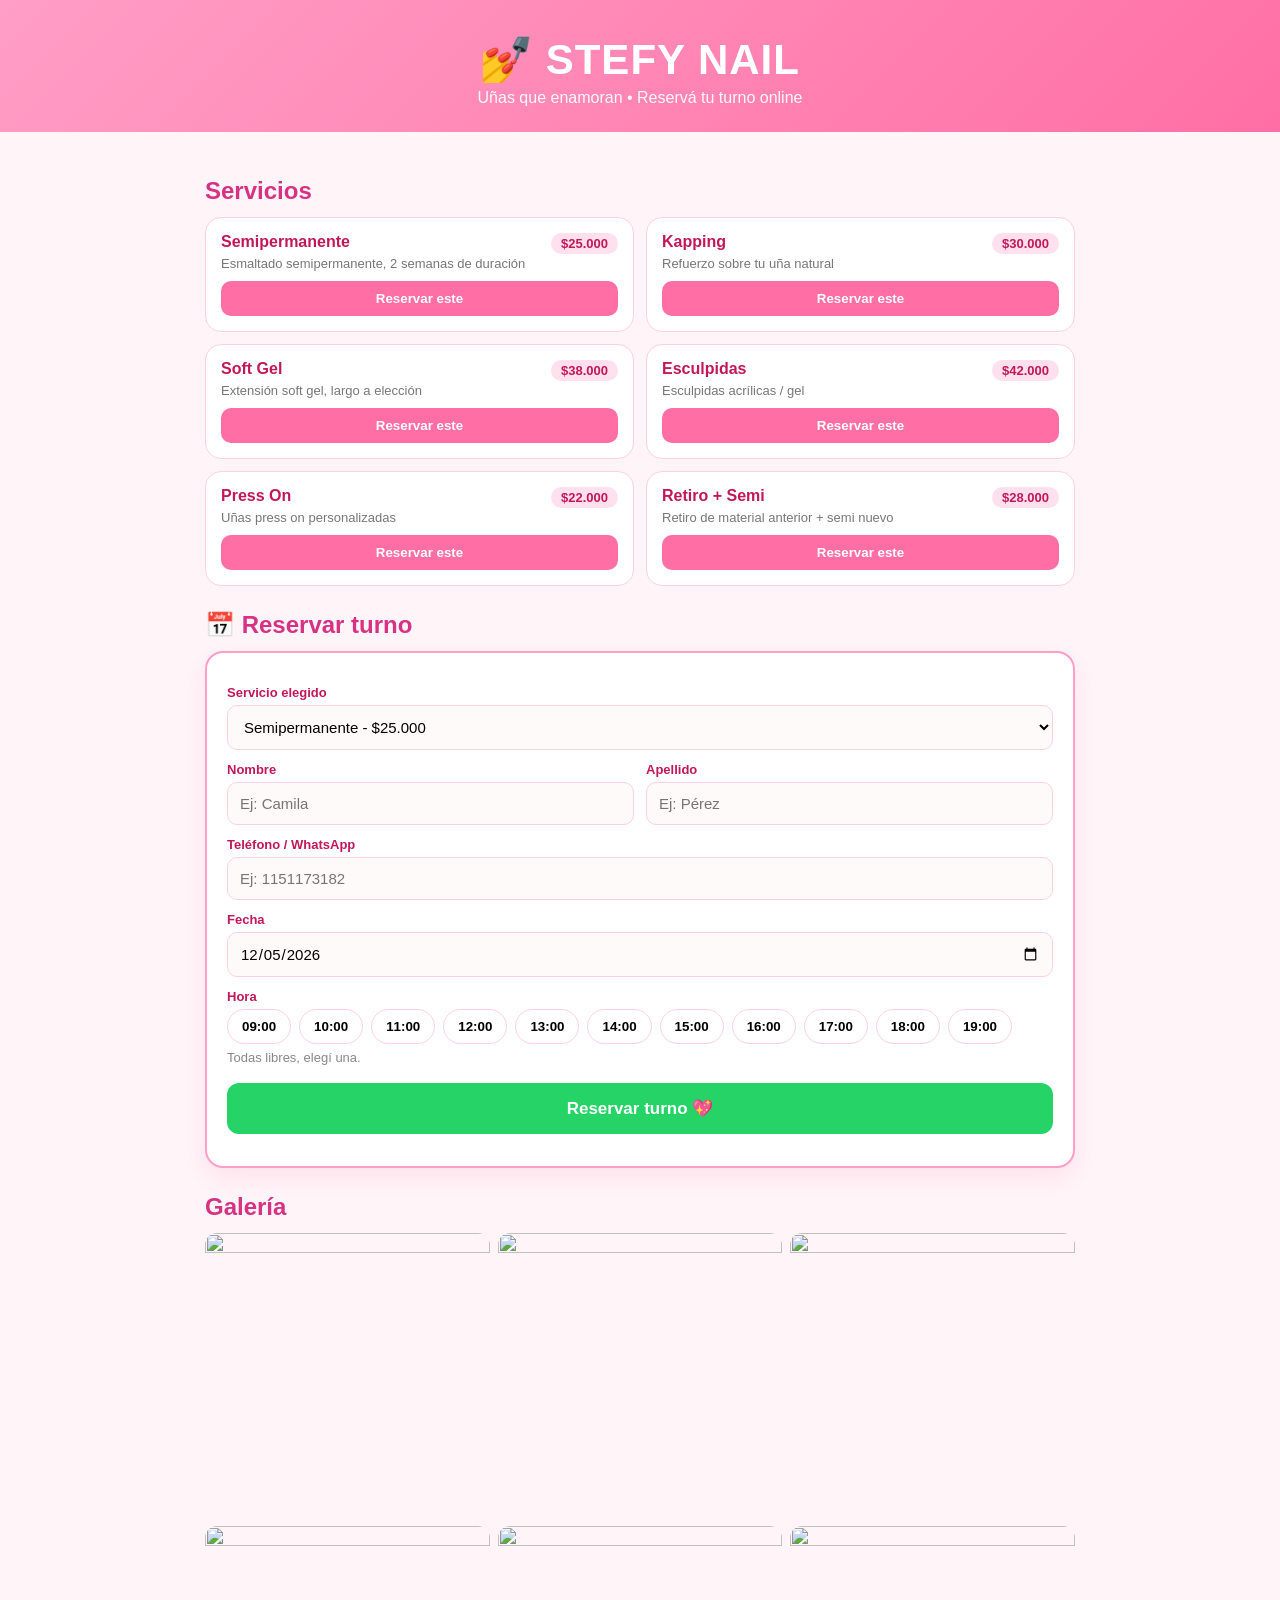
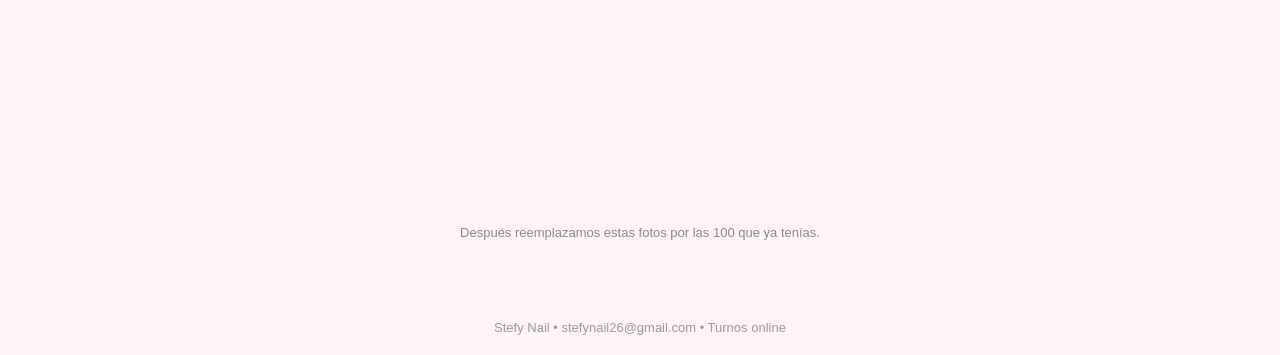
==== index.html @ cc68bf8f "Add files via upload" ====
<!DOCTYPE html>
<html lang="es">
<head>
<meta charset="UTF-8">
<meta name="viewport" content="width=device-width, initial-scale=1.0">
<title>Stefy Nail - Turnos</title>
<style>
  *{margin:0;padding:0;box-sizing:border-box;font-family:'Segoe UI',Arial,sans-serif}
  body{background:#fff5f8;color:#333}
  header{background:linear-gradient(135deg,#ff9ec6,#ff6fa5);color:#fff;text-align:center;padding:35px 15px 25px}
  header h1{font-size:42px;letter-spacing:1px}
  header p{opacity:.95;margin-top:5px}
  .wrap{max-width:900px;margin:0 auto;padding:20px 15px 60px}
  h2{color:#d63384;margin:25px 0 12px;font-size:24px}
  .servicios{display:grid;grid-template-columns:1fr 1fr;gap:12px}
  @media(max-width:600px){.servicios{grid-template-columns:1fr}}
  .card{background:#fff;border:1.5px solid #ffd0e2;border-radius:16px;padding:15px}
  .card b{color:#c2185b}
  .card span{float:right;background:#ffe0ec;color:#c2185b;padding:3px 10px;border-radius:20px;font-weight:700;font-size:13px}
  .card p{font-size:13px;color:#777;margin-top:5px}
  .card button{margin-top:10px;width:100%;background:#ff6fa5;color:#fff;border:0;padding:10px;border-radius:10px;font-weight:700;cursor:pointer}
  .form-box{background:#fff;border:2px solid #ff9ec6;border-radius:18px;padding:20px;margin-top:10px;box-shadow:0 10px 25px rgba(255,111,165,.15)}
  label{display:block;font-size:13px;font-weight:700;margin:12px 0 5px;color:#c2185b}
  input,select{width:100%;padding:12px;border:1.5px solid #ffd0e2;border-radius:10px;font-size:15px;outline:none;background:#fffafa}
  input:focus,select:focus{border-color:#ff6fa5}
  .row{display:grid;grid-template-columns:1fr 1fr;gap:12px}
  @media(max-width:600px){.row{grid-template-columns:1fr}}
  .horas{display:flex;flex-wrap:wrap;gap:8px;margin-top:5px}
  .horas button{padding:9px 14px;border:1.5px solid #ffd0e2;background:#fff;border-radius:20px;cursor:pointer;font-weight:600}
  .horas button.activa{background:#ff6fa5;color:#fff;border-color:#ff6fa5}
  .horas button.ocupada{background:#eee;color:#aaa;text-decoration:line-through;cursor:not-allowed}
  .btn-reservar{width:100%;background:#25D366;color:#fff;border:0;padding:15px;border-radius:12px;font-size:17px;font-weight:800;margin-top:18px;cursor:pointer}
  .btn-reservar:disabled{opacity:.6}
  #msg{text-align:center;margin-top:12px;font-weight:700}
  .ok{color:green}.err{color:red}
  .galeria{display:grid;grid-template-columns:repeat(3,1fr);gap:8px}
  .galeria img{width:100%;aspect-ratio:1/1;object-fit:cover;border-radius:12px}
  footer{text-align:center;padding:20px;color:#999;font-size:13px}
</style>
</head>
<body>
<header>
  <h1>💅 STEFY NAIL</h1>
  <p>Uñas que enamoran • Reservá tu turno online</p>
</header>

<div class="wrap">
  <h2>Servicios</h2>
  <div class="servicios" id="servicios"></div>

  <h2 id="reservar">📅 Reservar turno</h2>
  <div class="form-box">
    <label>Servicio elegido</label>
    <select id="servicio"></select>

    <div class="row">
      <div><label>Nombre</label><input id="nombre" placeholder="Ej: Camila"></div>
      <div><label>Apellido</label><input id="apellido" placeholder="Ej: Pérez"></div>
    </div>

    <label>Teléfono / WhatsApp</label>
    <input id="telefono" placeholder="Ej: 1151173182" inputmode="numeric">

    <label>Fecha</label>
    <input type="date" id="fecha">

    <label>Hora</label>
    <div class="horas" id="horas"></div>
    <p id="aviso-horas" style="font-size:13px;color:#888;margin-top:6px">Elegí una fecha para ver los horarios libres.</p>

    <button class="btn-reservar" id="btnReservar" onclick="reservar()">Reservar turno 💖</button>
    <div id="msg"></div>
  </div>

  <h2>Galería</h2>
  <div class="galeria">
    <img src="https://images.unsplash.com/photo-1604654894610-df63bc536371?w=400&q=80">
    <img src="https://images.unsplash.com/photo-1610992015732-2449b76344bc?w=400&q=80">
    <img src="https://images.unsplash.com/photo-1632345031435-8727f6897d53?w=400&q=80">
    <img src="https://images.unsplash.com/photo-1604654894610-df63bc536371?w=400&q=80">
    <img src="https://images.unsplash.com/photo-1610992015732-2449b76344bc?w=400&q=80">
    <img src="https://images.unsplash.com/photo-1632345031435-8727f6897d53?w=400&q=80">
  </div>
  <p style="text-align:center;margin-top:15px;font-size:13px;color:#888">Después reemplazamos estas fotos por las 100 que ya tenías.</p>
</div>
<footer>Stefy Nail • stefynail26@gmail.com • Turnos online</footer>

<script>
const SCRIPT_URL = "https://script.google.com/macros/s/AKfycbwyhlgIlvtcfj2fveW_cJxgyL8wlY5S1CvFIS6AgwwkG6YswaP-9y-Qv_mtH41AuVtH/exec";

const servicios = [
  {n:"Semipermanente", p:"$25.000", d:"Esmaltado semipermanente, 2 semanas de duración"},
  {n:"Kapping", p:"$30.000", d:"Refuerzo sobre tu uña natural"},
  {n:"Soft Gel", p:"$38.000", d:"Extensión soft gel, largo a elección"},
  {n:"Esculpidas", p:"$42.000", d:"Esculpidas acrílicas / gel"},
  {n:"Press On", p:"$22.000", d:"Uñas press on personalizadas"},
  {n:"Retiro + Semi", p:"$28.000", d:"Retiro de material anterior + semi nuevo"},
];
const horasDisponibles = ["09:00","10:00","11:00","12:00","13:00","14:00","15:00","16:00","17:00","18:00","19:00"];
let horaElegida = "";
let ocupadas = [];

// Cargar servicios
const cont = document.getElementById('servicios');
const sel = document.getElementById('servicio');
servicios.forEach(s=>{
  cont.innerHTML += `<div class="card"><b>${s.n}</b><span>${s.p}</span><p>${s.d}</p><button onclick="elegirServicio('${s.n} - ${s.p}')">Reservar este</button></div>`;
  sel.innerHTML += `<option>${s.n} - ${s.p}</option>`;
});
function elegirServicio(v){ sel.value=v; document.getElementById('reservar').scrollIntoView({behavior:'smooth'}); }

// Fecha mínima = hoy
const hoy = new Date().toISOString().split('T')[0];
document.getElementById('fecha').min = hoy;
document.getElementById('fecha').value = hoy;

async function cargarOcupadas(){
  const fecha = document.getElementById('fecha').value;
  if(!fecha) return;
  document.getElementById('aviso-horas').textContent = "Cargando horarios...";
  try{
    const res = await fetch(SCRIPT_URL);
    const data = await res.json();
    // La planilla guarda fecha como texto, comparamos solo la parte de fecha
    ocupadas = data.filter(o => {
      const f = String(o.fecha).split('T')[0];
      // o.fecha puede venir como "Mon Nov 25..." si Sheets lo manda como fecha, intentamos normalizar
      let fechaNorm = f;
      if(o.fecha.includes('Nov') || o.fecha.includes('Dec')){
        const d = new Date(o.fecha);
        fechaNorm = d.toISOString().split('T')[0];
      }
      // Si en la planilla pusiste 2026-11-25, compara directo
      return fechaNorm === fecha || String(o.fecha).includes(fecha);
    }).map(o=> String(o.hora).slice(0,5));
  }catch(e){ ocupadas = []; }
  renderHoras();
}
function renderHoras(){
  const box = document.getElementById('horas');
  box.innerHTML = "";
  horaElegida = "";
  horasDisponibles.forEach(h=>{
    const esOcupada = ocupadas.includes(h);
    const b = document.createElement('button');
    b.textContent = h;
    b.type = "button";
    if(esOcupada){ b.className="ocupada"; b.disabled=true; }
    else b.onclick = ()=>{
      document.querySelectorAll('#horas button').forEach(x=>x.classList.remove('activa'));
      b.classList.add('activa'); horaElegida = h;
    };
    box.appendChild(b);
  });
  document.getElementById('aviso-horas').textContent = ocupadas.length ? `Ocupadas: ${ocupadas.join(', ')}` : "Todas libres, elegí una.";
}
document.getElementById('fecha').addEventListener('change', cargarOcupadas);
cargarOcupadas();

async function reservar(){
  const nombre = document.getElementById('nombre').value.trim();
  const apellido = document.getElementById('apellido').value.trim();
  const telefono = document.getElementById('telefono').value.trim();
  const fecha = document.getElementById('fecha').value;
  const servicio = document.getElementById('servicio').value;
  const msg = document.getElementById('msg');
  if(!nombre || !fecha || !horaElegida){ msg.className="err"; msg.textContent="Completá nombre, fecha y hora."; return; }
  const btn = document.getElementById('btnReservar');
  btn.disabled = true; btn.textContent = "Guardando...";
  try{
    const res = await fetch(SCRIPT_URL, {
      method:"POST",
      body: JSON.stringify({fecha, hora:horaElegida, nombre, apellido, servicio, telefono})
    });
    const data = await res.json();
    if(data.ok){
      msg.className="ok"; msg.textContent="✅ ¡Turno guardado! Stefy te confirma por WhatsApp.";
      // Abrir WhatsApp con el resumen
      const texto = encodeURIComponent(`Hola Stefy! Quiero reservar: ${servicio} - ${fecha} ${horaElegida} - ${nombre} ${apellido} - Tel: ${telefono}`);
      window.open(`https://wa.me/541151173182?text=${texto}`, "_blank");
      cargarOcupadas();
    } else {
      msg.className="err"; msg.textContent="Esa hora ya está ocupada, elegí otra.";
      cargarOcupadas();
    }
  }catch(e){
    msg.className="err"; msg.textContent="Hubo un error, intentá de nuevo.";
  }
  btn.disabled = false; btn.textContent = "Reservar turno 💖";
}
</script>
</body>
</html>
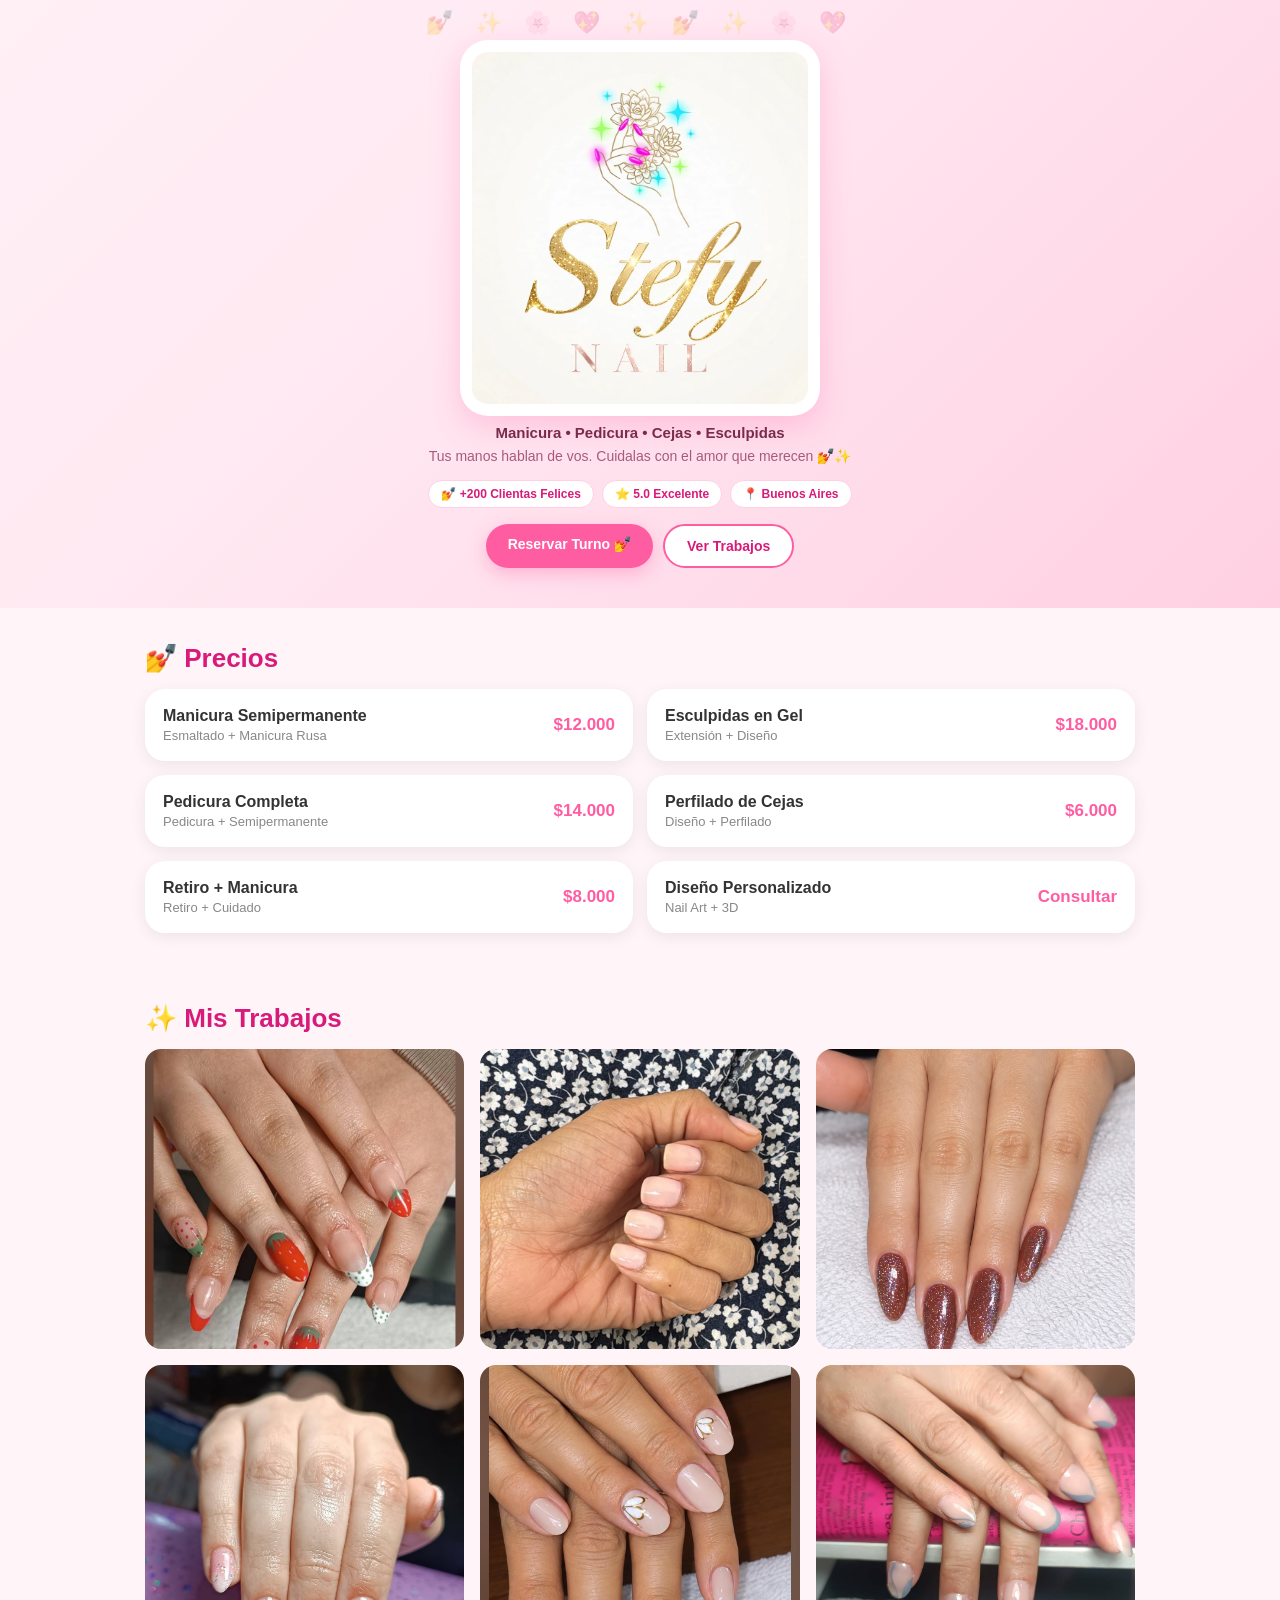
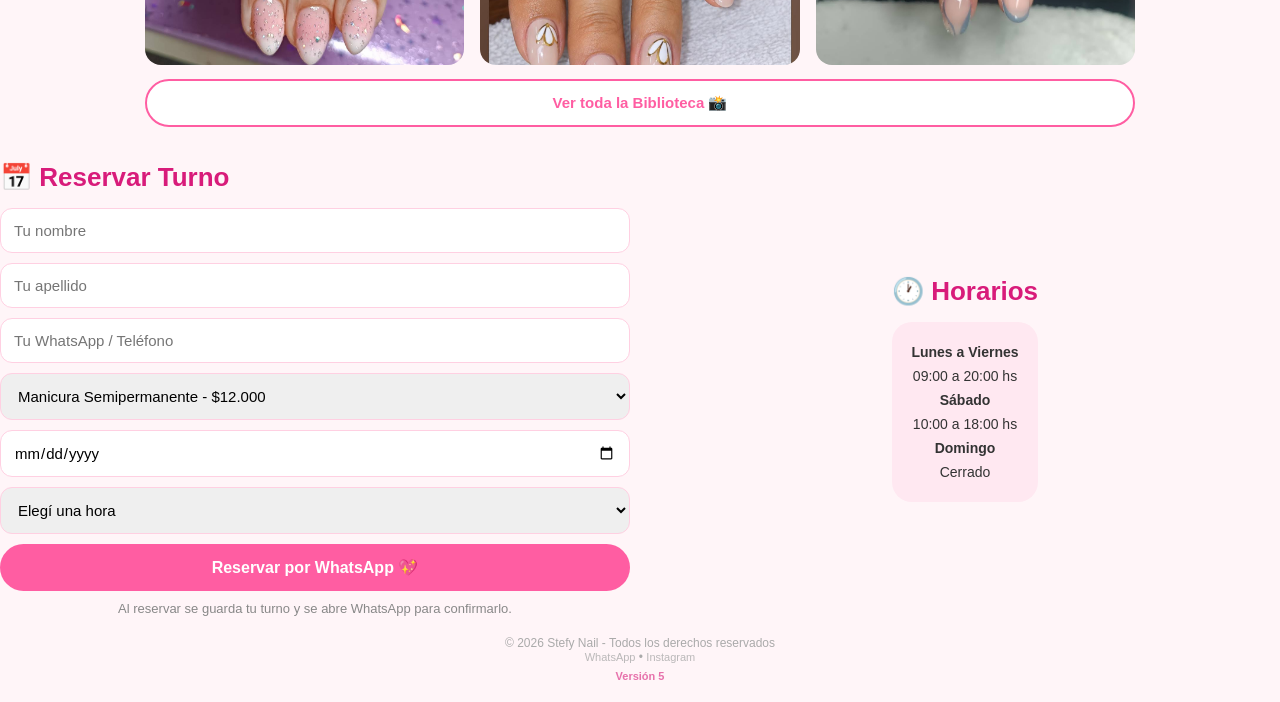
==== commit acc29098: "Add files via upload" ====
--- a/index.html
+++ b/index.html
@@ -3,191 +3,120 @@
 <head>
 <meta charset="UTF-8">
 <meta name="viewport" content="width=device-width, initial-scale=1.0">
-<title>Stefy Nail - Turnos</title>
-<style>
-  *{margin:0;padding:0;box-sizing:border-box;font-family:'Segoe UI',Arial,sans-serif}
-  body{background:#fff5f8;color:#333}
-  header{background:linear-gradient(135deg,#ff9ec6,#ff6fa5);color:#fff;text-align:center;padding:35px 15px 25px}
-  header h1{font-size:42px;letter-spacing:1px}
-  header p{opacity:.95;margin-top:5px}
-  .wrap{max-width:900px;margin:0 auto;padding:20px 15px 60px}
-  h2{color:#d63384;margin:25px 0 12px;font-size:24px}
-  .servicios{display:grid;grid-template-columns:1fr 1fr;gap:12px}
-  @media(max-width:600px){.servicios{grid-template-columns:1fr}}
-  .card{background:#fff;border:1.5px solid #ffd0e2;border-radius:16px;padding:15px}
-  .card b{color:#c2185b}
-  .card span{float:right;background:#ffe0ec;color:#c2185b;padding:3px 10px;border-radius:20px;font-weight:700;font-size:13px}
-  .card p{font-size:13px;color:#777;margin-top:5px}
-  .card button{margin-top:10px;width:100%;background:#ff6fa5;color:#fff;border:0;padding:10px;border-radius:10px;font-weight:700;cursor:pointer}
-  .form-box{background:#fff;border:2px solid #ff9ec6;border-radius:18px;padding:20px;margin-top:10px;box-shadow:0 10px 25px rgba(255,111,165,.15)}
-  label{display:block;font-size:13px;font-weight:700;margin:12px 0 5px;color:#c2185b}
-  input,select{width:100%;padding:12px;border:1.5px solid #ffd0e2;border-radius:10px;font-size:15px;outline:none;background:#fffafa}
-  input:focus,select:focus{border-color:#ff6fa5}
-  .row{display:grid;grid-template-columns:1fr 1fr;gap:12px}
-  @media(max-width:600px){.row{grid-template-columns:1fr}}
-  .horas{display:flex;flex-wrap:wrap;gap:8px;margin-top:5px}
-  .horas button{padding:9px 14px;border:1.5px solid #ffd0e2;background:#fff;border-radius:20px;cursor:pointer;font-weight:600}
-  .horas button.activa{background:#ff6fa5;color:#fff;border-color:#ff6fa5}
-  .horas button.ocupada{background:#eee;color:#aaa;text-decoration:line-through;cursor:not-allowed}
-  .btn-reservar{width:100%;background:#25D366;color:#fff;border:0;padding:15px;border-radius:12px;font-size:17px;font-weight:800;margin-top:18px;cursor:pointer}
-  .btn-reservar:disabled{opacity:.6}
-  #msg{text-align:center;margin-top:12px;font-weight:700}
-  .ok{color:green}.err{color:red}
-  .galeria{display:grid;grid-template-columns:repeat(3,1fr);gap:8px}
-  .galeria img{width:100%;aspect-ratio:1/1;object-fit:cover;border-radius:12px}
-  footer{text-align:center;padding:20px;color:#999;font-size:13px}
-</style>
+<title>STEFY NAIL - Manicura</title>
+<meta name="description" content="Manicura, Pedicura, Cejas y Esculpidas. Reservá tu turno en 1 minuto por WhatsApp.">
+<link rel="manifest" href="manifest.json">
+<meta name="theme-color" content="#ff5da2">
+<link rel="stylesheet" href="style.css">
 </head>
 <body>
+
 <header>
-  <h1>💅 STEFY NAIL</h1>
-  <p>Uñas que enamoran • Reservá tu turno online</p>
+  <img src="logo.png" alt="Stefy Nail Logo" class="logo">
+  <p class="sub">Manicura • Pedicura • Cejas • Esculpidas</p>
+  <p class="frase">Tus manos hablan de vos. Cuidalas con el amor que merecen 💅✨</p>
+  <div class="badges">
+    <span>💅 +200 Clientas Felices</span>
+    <span>⭐ 5.0 Excelente</span>
+    <span>📍 Buenos Aires</span>
+  </div>
+  <div class="btn-header">
+    <a href="#turno" class="btn-rosa">Reservar Turno 💅</a>
+    <a href="#trabajos" class="btn-blanco">Ver Trabajos</a>
+  </div>
 </header>
 
-<div class="wrap">
-  <h2>Servicios</h2>
-  <div class="servicios" id="servicios"></div>
+<section id="precios">
+  <h2>💅 Precios</h2>
+  <div class="precios-grid">
+    <div class="card"><div><b>Manicura Semipermanente</b><span>Esmaltado + Manicura Rusa</span></div><div class="precio">$12.000</div></div>
+    <div class="card"><div><b>Esculpidas en Gel</b><span>Extensión + Diseño</span></div><div class="precio">$18.000</div></div>
+    <div class="card"><div><b>Pedicura Completa</b><span>Pedicura + Semipermanente</span></div><div class="precio">$14.000</div></div>
+    <div class="card"><div><b>Perfilado de Cejas</b><span>Diseño + Perfilado</span></div><div class="precio">$6.000</div></div>
+    <div class="card"><div><b>Retiro + Manicura</b><span>Retiro + Cuidado</span></div><div class="precio">$8.000</div></div>
+    <div class="card"><div><b>Diseño Personalizado</b><span>Nail Art + 3D</span></div><div class="precio">Consultar</div></div>
+  </div>
+</section>
 
-  <h2 id="reservar">📅 Reservar turno</h2>
-  <div class="form-box">
-    <label>Servicio elegido</label>
-    <select id="servicio"></select>
+<section id="trabajos">
+  <h2>✨ Mis Trabajos</h2>
+  <div class="galeria" id="galeria"></div>
+  <button class="btn-vermas" id="btnVerMas">Ver toda la Biblioteca 📸</button>
+</section>
 
-    <div class="row">
-      <div><label>Nombre</label><input id="nombre" placeholder="Ej: Camila"></div>
-      <div><label>Apellido</label><input id="apellido" placeholder="Ej: Pérez"></div>
-    </div>
+<div class="fila-pc">
+<section id="turno">
+  <h2>📅 Reservar Turno</h2>
+  <p id="msgTurno" class="msg-turno"></p>
+  <input type="text" id="nombre" placeholder="Tu nombre">
+  <input type="text" id="apellido" placeholder="Tu apellido">
+  <input type="tel" id="telefono" placeholder="Tu WhatsApp / Teléfono">
+  <select id="servicio">
+    <option>Manicura Semipermanente - $12.000</option>
+    <option>Esculpidas en Gel - $18.000</option>
+    <option>Pedicura Completa - $14.000</option>
+    <option>Perfilado de Cejas - $6.000</option>
+    <option>Retiro + Manicura - $8.000</option>
+    <option>Diseño Personalizado - Consultar</option>
+  </select>
+  <input type="date" id="fecha">
+  <select id="hora">
+    <option value="">Elegí una hora</option>
+    <option>09:00</option>
+    <option>10:00</option>
+    <option>11:00</option>
+    <option>12:00</option>
+    <option>13:00</option>
+    <option>14:00</option>
+    <option>15:00</option>
+    <option>16:00</option>
+    <option>17:00</option>
+    <option>18:00</option>
+    <option>19:00</option>
+    <option>20:00</option>
+  </select>
+  <button class="btn-turno" id="btnReservar">Reservar por WhatsApp 💖</button>
+  <p class="texto-ayuda">Al reservar se guarda tu turno y se abre WhatsApp para confirmarlo.</p>
+</section>
 
-    <label>Teléfono / WhatsApp</label>
-    <input id="telefono" placeholder="Ej: 1151173182" inputmode="numeric">
+<section>
+  <h2>🕐 Horarios</h2>
+  <div class="horario">
+    <p><b>Lunes a Viernes</b></p>
+    <p>09:00 a 20:00 hs</p>
+    <p><b>Sábado</b></p>
+    <p>10:00 a 18:00 hs</p>
+    <p><b>Domingo</b></p>
+    <p>Cerrado</p>
+  </div>
+</section>
+</div>
 
-    <label>Fecha</label>
-    <input type="date" id="fecha">
+<footer>
+  <p>© 2026 Stefy Nail - Todos los derechos reservados</p>
+  <p><a href="https://wa.me/5491151173182">WhatsApp</a> • <a href="https://instagram.com/stefynail">Instagram</a></p>
+  <p class="version">Versión 5</p>
+</footer>
 
-    <label>Hora</label>
-    <div class="horas" id="horas"></div>
-    <p id="aviso-horas" style="font-size:13px;color:#888;margin-top:6px">Elegí una fecha para ver los horarios libres.</p>
+<!-- Lightbox -->
+<div class="lightbox" id="lightbox">
+  <button class="cerrar" id="btnCerrar">✕</button>
+  <button class="flecha prev" id="btnPrev">‹</button>
+  <img id="fotoGrande" src="" alt="Trabajo">
+  <button class="flecha next" id="btnNext">›</button>
+  <div class="contador" id="contador"></div>
+</div>
 
-    <button class="btn-reservar" id="btnReservar" onclick="reservar()">Reservar turno 💖</button>
-    <div id="msg"></div>
+<!-- Biblioteca -->
+<div class="biblioteca" id="biblioteca">
+  <div class="biblioteca-header">
+    <h2>📸 Biblioteca Completa</h2>
+    <button class="btn-cerrar-biblio" id="btnCerrarBiblio">Cerrar ✕</button>
   </div>
+  <p class="texto-biblio">Todos los trabajos. Tocá una foto para verla grande.</p>
+  <div class="biblio-grid" id="biblioGrid"></div>
+</div>
 
-  <h2>Galería</h2>
-  <div class="galeria">
-    <img src="https://images.unsplash.com/photo-1604654894610-df63bc536371?w=400&q=80">
-    <img src="https://images.unsplash.com/photo-1610992015732-2449b76344bc?w=400&q=80">
-    <img src="https://images.unsplash.com/photo-1632345031435-8727f6897d53?w=400&q=80">
-    <img src="https://images.unsplash.com/photo-1604654894610-df63bc536371?w=400&q=80">
-    <img src="https://images.unsplash.com/photo-1610992015732-2449b76344bc?w=400&q=80">
-    <img src="https://images.unsplash.com/photo-1632345031435-8727f6897d53?w=400&q=80">
-  </div>
-  <p style="text-align:center;margin-top:15px;font-size:13px;color:#888">Después reemplazamos estas fotos por las 100 que ya tenías.</p>
-</div>
-<footer>Stefy Nail • stefynail26@gmail.com • Turnos online</footer>
-
-<script>
-const SCRIPT_URL = "https://script.google.com/macros/s/AKfycbwyhlgIlvtcfj2fveW_cJxgyL8wlY5S1CvFIS6AgwwkG6YswaP-9y-Qv_mtH41AuVtH/exec";
-
-const servicios = [
-  {n:"Semipermanente", p:"$25.000", d:"Esmaltado semipermanente, 2 semanas de duración"},
-  {n:"Kapping", p:"$30.000", d:"Refuerzo sobre tu uña natural"},
-  {n:"Soft Gel", p:"$38.000", d:"Extensión soft gel, largo a elección"},
-  {n:"Esculpidas", p:"$42.000", d:"Esculpidas acrílicas / gel"},
-  {n:"Press On", p:"$22.000", d:"Uñas press on personalizadas"},
-  {n:"Retiro + Semi", p:"$28.000", d:"Retiro de material anterior + semi nuevo"},
-];
-const horasDisponibles = ["09:00","10:00","11:00","12:00","13:00","14:00","15:00","16:00","17:00","18:00","19:00"];
-let horaElegida = "";
-let ocupadas = [];
-
-// Cargar servicios
-const cont = document.getElementById('servicios');
-const sel = document.getElementById('servicio');
-servicios.forEach(s=>{
-  cont.innerHTML += `<div class="card"><b>${s.n}</b><span>${s.p}</span><p>${s.d}</p><button onclick="elegirServicio('${s.n} - ${s.p}')">Reservar este</button></div>`;
-  sel.innerHTML += `<option>${s.n} - ${s.p}</option>`;
-});
-function elegirServicio(v){ sel.value=v; document.getElementById('reservar').scrollIntoView({behavior:'smooth'}); }
-
-// Fecha mínima = hoy
-const hoy = new Date().toISOString().split('T')[0];
-document.getElementById('fecha').min = hoy;
-document.getElementById('fecha').value = hoy;
-
-async function cargarOcupadas(){
-  const fecha = document.getElementById('fecha').value;
-  if(!fecha) return;
-  document.getElementById('aviso-horas').textContent = "Cargando horarios...";
-  try{
-    const res = await fetch(SCRIPT_URL);
-    const data = await res.json();
-    // La planilla guarda fecha como texto, comparamos solo la parte de fecha
-    ocupadas = data.filter(o => {
-      const f = String(o.fecha).split('T')[0];
-      // o.fecha puede venir como "Mon Nov 25..." si Sheets lo manda como fecha, intentamos normalizar
-      let fechaNorm = f;
-      if(o.fecha.includes('Nov') || o.fecha.includes('Dec')){
-        const d = new Date(o.fecha);
-        fechaNorm = d.toISOString().split('T')[0];
-      }
-      // Si en la planilla pusiste 2026-11-25, compara directo
-      return fechaNorm === fecha || String(o.fecha).includes(fecha);
-    }).map(o=> String(o.hora).slice(0,5));
-  }catch(e){ ocupadas = []; }
-  renderHoras();
-}
-function renderHoras(){
-  const box = document.getElementById('horas');
-  box.innerHTML = "";
-  horaElegida = "";
-  horasDisponibles.forEach(h=>{
-    const esOcupada = ocupadas.includes(h);
-    const b = document.createElement('button');
-    b.textContent = h;
-    b.type = "button";
-    if(esOcupada){ b.className="ocupada"; b.disabled=true; }
-    else b.onclick = ()=>{
-      document.querySelectorAll('#horas button').forEach(x=>x.classList.remove('activa'));
-      b.classList.add('activa'); horaElegida = h;
-    };
-    box.appendChild(b);
-  });
-  document.getElementById('aviso-horas').textContent = ocupadas.length ? `Ocupadas: ${ocupadas.join(', ')}` : "Todas libres, elegí una.";
-}
-document.getElementById('fecha').addEventListener('change', cargarOcupadas);
-cargarOcupadas();
-
-async function reservar(){
-  const nombre = document.getElementById('nombre').value.trim();
-  const apellido = document.getElementById('apellido').value.trim();
-  const telefono = document.getElementById('telefono').value.trim();
-  const fecha = document.getElementById('fecha').value;
-  const servicio = document.getElementById('servicio').value;
-  const msg = document.getElementById('msg');
-  if(!nombre || !fecha || !horaElegida){ msg.className="err"; msg.textContent="Completá nombre, fecha y hora."; return; }
-  const btn = document.getElementById('btnReservar');
-  btn.disabled = true; btn.textContent = "Guardando...";
-  try{
-    const res = await fetch(SCRIPT_URL, {
-      method:"POST",
-      body: JSON.stringify({fecha, hora:horaElegida, nombre, apellido, servicio, telefono})
-    });
-    const data = await res.json();
-    if(data.ok){
-      msg.className="ok"; msg.textContent="✅ ¡Turno guardado! Stefy te confirma por WhatsApp.";
-      // Abrir WhatsApp con el resumen
-      const texto = encodeURIComponent(`Hola Stefy! Quiero reservar: ${servicio} - ${fecha} ${horaElegida} - ${nombre} ${apellido} - Tel: ${telefono}`);
-      window.open(`https://wa.me/541151173182?text=${texto}`, "_blank");
-      cargarOcupadas();
-    } else {
-      msg.className="err"; msg.textContent="Esa hora ya está ocupada, elegí otra.";
-      cargarOcupadas();
-    }
-  }catch(e){
-    msg.className="err"; msg.textContent="Hubo un error, intentá de nuevo.";
-  }
-  btn.disabled = false; btn.textContent = "Reservar turno 💖";
-}
-</script>
+<script src="script.js"></script>
 </body>
 </html>
--- a/style.css
+++ b/style.css
@@ -0,0 +1,500 @@
+* {
+  margin: 0;
+  padding: 0;
+  box-sizing: border-box;
+  font-family: 'Segoe UI', sans-serif;
+}
+
+body {
+  background: #fff5f8;
+  color: #333;
+}
+
+html {
+  scroll-behavior: smooth;
+}
+
+header {
+  background: linear-gradient(135deg, #fff0f6 0%, #ffe8f1 40%, #ffd0e2 100%);
+  text-align: center;
+  padding: 25px 15px 30px;
+  position: relative;
+  overflow: hidden;
+}
+
+header::before {
+  content: "💅 ✨ 🌸 💖 ✨ 💅 ✨ 🌸 💖";
+  position: absolute;
+  top: 10px;
+  left: 0;
+  right: 0;
+  font-size: 22px;
+  opacity: .25;
+  letter-spacing: 8px;
+}
+
+.logo {
+  width: 100%;
+  max-width: 320px;
+  display: block;
+  margin: 5px auto 5px;
+  background: #fff;
+  padding: 12px;
+  border-radius: 28px;
+  box-shadow: 0 10px 30px rgba(255, 93, 162, .25);
+}
+
+header .sub {
+  margin: 8px 0 0;
+  color: #7a2b4d;
+  font-size: 15px;
+  font-weight: 600;
+}
+
+header .frase {
+  margin: 6px auto 0;
+  color: #a85a7d;
+  font-size: 13px;
+  max-width: 520px;
+  line-height: 1.4;
+}
+
+.badges {
+  display: flex;
+  justify-content: center;
+  gap: 8px;
+  flex-wrap: wrap;
+  margin-top: 14px;
+}
+
+.badges span {
+  background: #fff;
+  border: 1px solid #ffd0e2;
+  padding: 6px 12px;
+  border-radius: 20px;
+  font-size: 12px;
+  font-weight: 600;
+  color: #d81b7a;
+}
+
+.btn-header {
+  display: flex;
+  gap: 10px;
+  justify-content: center;
+  flex-wrap: wrap;
+  margin-top: 16px;
+}
+
+.btn-header a {
+  text-decoration: none;
+  padding: 12px 22px;
+  border-radius: 30px;
+  font-weight: bold;
+  font-size: 14px;
+}
+
+.btn-rosa {
+  background: #ff5da2;
+  color: #fff;
+  box-shadow: 0 6px 18px rgba(255, 93, 162, .35);
+}
+
+.btn-blanco {
+  background: #fff;
+  color: #d81b7a;
+  border: 2px solid #ff5da2;
+}
+
+section {
+  padding: 28px 20px;
+  max-width: 520px;
+  margin: auto;
+}
+
+h2 {
+  font-size: 22px;
+  margin-bottom: 15px;
+  color: #d81b7a;
+}
+
+.card {
+  background: #fff;
+  border-radius: 20px;
+  padding: 18px;
+  margin-bottom: 14px;
+  box-shadow: 0 4px 15px rgba(0, 0, 0, .07);
+  display: flex;
+  justify-content: space-between;
+  align-items: center;
+}
+
+.card b {
+  font-size: 16px;
+}
+
+.card span {
+  font-size: 13px;
+  color: #888;
+  display: block;
+  margin-top: 3px;
+}
+
+.precio {
+  font-size: 17px;
+  font-weight: bold;
+  color: #ff5da2;
+  white-space: nowrap;
+  margin-left: 10px;
+  text-align: right;
+}
+
+.galeria {
+  display: grid;
+  grid-template-columns: 1fr 1fr 1fr;
+  gap: 10px;
+}
+
+.galeria img {
+  width: 100%;
+  height: 140px;
+  object-fit: cover;
+  border-radius: 16px;
+  cursor: pointer;
+  transition: transform .2s;
+}
+
+.galeria img:hover {
+  transform: scale(1.03);
+}
+
+.btn-vermas {
+  width: 100%;
+  margin-top: 14px;
+  padding: 13px;
+  border: 2px solid #ff5da2;
+  background: #fff;
+  color: #ff5da2;
+  border-radius: 30px;
+  font-weight: bold;
+  font-size: 15px;
+  cursor: pointer;
+}
+
+.btn-vermas:hover {
+  background: #ff5da2;
+  color: #fff;
+}
+
+.horario {
+  background: #ffe8f1;
+  border-radius: 20px;
+  padding: 18px;
+  text-align: center;
+}
+
+.horario p {
+  margin: 4px 0;
+  font-size: 14px;
+}
+
+footer {
+  text-align: center;
+  padding: 20px;
+  font-size: 12px;
+  color: #aaa;
+}
+
+footer a {
+  font-size: 11px;
+  color: #aaa;
+  text-decoration: none;
+  opacity: .8;
+}
+
+footer a:hover {
+  text-decoration: underline;
+  color: #d81b7a;
+}
+
+.version {
+  margin-top: 6px;
+  font-size: 11px;
+  color: #d81b7a;
+  opacity: .6;
+  font-weight: 600;
+}
+
+input,
+select {
+  width: 100%;
+  padding: 13px;
+  border-radius: 12px;
+  border: 1px solid #ffd0e2;
+  margin-bottom: 10px;
+  font-size: 15px;
+  outline: none;
+}
+
+.btn-turno {
+  width: 100%;
+  padding: 14px;
+  border: none;
+  border-radius: 30px;
+  background: #ff5da2;
+  color: #fff;
+  font-weight: bold;
+  font-size: 16px;
+  cursor: pointer;
+}
+
+.msg-turno {
+  display: none;
+  text-align: center;
+  font-size: 13px;
+  color: #d81b7a;
+  margin-bottom: 10px;
+  font-weight: 600;
+}
+
+.texto-ayuda {
+  text-align: center;
+  font-size: 13px;
+  color: #888;
+  margin-top: 10px;
+}
+
+.texto-biblio {
+  max-width: 900px;
+  margin: 0 auto 15px;
+  color: #888;
+  font-size: 14px;
+}
+
+.lightbox {
+  display: none;
+  position: fixed;
+  inset: 0;
+  background: rgba(0, 0, 0, .92);
+  z-index: 999;
+  justify-content: center;
+  align-items: center;
+  flex-direction: column;
+}
+
+.lightbox.abierto {
+  display: flex;
+}
+
+.lightbox img {
+  max-width: 92vw;
+  max-height: 82vh;
+  object-fit: contain;
+  border-radius: 14px;
+  cursor: zoom-in;
+  transition: transform .3s;
+}
+
+.lightbox img.zoom {
+  transform: scale(2);
+  cursor: zoom-out;
+}
+
+.lightbox .contador {
+  color: #fff;
+  margin-top: 12px;
+  font-size: 14px;
+  opacity: .8;
+}
+
+.cerrar {
+  position: absolute;
+  top: 15px;
+  right: 20px;
+  background: #ff5da2;
+  color: #fff;
+  border: none;
+  width: 42px;
+  height: 42px;
+  border-radius: 50%;
+  font-size: 22px;
+  cursor: pointer;
+  z-index: 1000;
+}
+
+.flecha {
+  position: absolute;
+  top: 50%;
+  transform: translateY(-50%);
+  background: rgba(255, 255, 255, .2);
+  color: #fff;
+  border: none;
+  width: 48px;
+  height: 48px;
+  border-radius: 50%;
+  font-size: 24px;
+  cursor: pointer;
+}
+
+.flecha:hover {
+  background: #ff5da2;
+}
+
+.prev {
+  left: 12px;
+}
+
+.next {
+  right: 12px;
+}
+
+.biblioteca {
+  display: none;
+  position: fixed;
+  inset: 0;
+  background: #fff5f8;
+  z-index: 998;
+  overflow-y: auto;
+  padding: 20px 15px 40px;
+}
+
+.biblioteca.abierta {
+  display: block;
+}
+
+.biblioteca-header {
+  max-width: 900px;
+  margin: auto;
+  display: flex;
+  justify-content: space-between;
+  align-items: center;
+  margin-bottom: 15px;
+  position: sticky;
+  top: 0;
+  background: #fff5f8;
+  padding: 10px 0;
+  z-index: 10;
+}
+
+.biblioteca-header h2 {
+  margin: 0;
+}
+
+.btn-cerrar-biblio {
+  background: #ff5da2;
+  color: #fff;
+  border: none;
+  padding: 10px 18px;
+  border-radius: 30px;
+  font-weight: bold;
+  cursor: pointer;
+}
+
+.biblio-grid {
+  max-width: 900px;
+  margin: auto;
+  display: grid;
+  grid-template-columns: 1fr 1fr 1fr;
+  gap: 10px;
+}
+
+.biblio-grid img {
+  width: 100%;
+  height: 150px;
+  object-fit: cover;
+  border-radius: 16px;
+  cursor: pointer;
+}
+
+@media (min-width: 768px) {
+  header {
+    padding: 35px 20px 40px;
+  }
+
+  .logo {
+    max-width: 360px;
+  }
+
+  header .frase {
+    font-size: 14px;
+  }
+
+  section {
+    max-width: 900px;
+    padding: 35px 30px;
+  }
+
+  h2 {
+    font-size: 26px;
+  }
+
+  .precios-grid {
+    display: grid;
+    grid-template-columns: 1fr 1fr;
+    gap: 14px;
+  }
+
+  .precios-grid .card {
+    margin-bottom: 0;
+  }
+
+  .galeria {
+    grid-template-columns: repeat(3, 1fr);
+    gap: 16px;
+  }
+
+  .galeria img {
+    height: 260px;
+  }
+
+  .fila-pc {
+    display: grid;
+    grid-template-columns: 1fr 1fr;
+    gap: 20px;
+    align-items: start;
+  }
+
+  .fila-pc section {
+    padding: 0;
+    max-width: none;
+  }
+
+  .horario {
+    height: 100%;
+    display: flex;
+    flex-direction: column;
+    justify-content: center;
+  }
+
+  .flecha {
+    width: 56px;
+    height: 56px;
+    font-size: 28px;
+  }
+
+  .prev {
+    left: 30px;
+  }
+
+  .next {
+    right: 30px;
+  }
+
+  .biblio-grid {
+    grid-template-columns: repeat(4, 1fr);
+    gap: 16px;
+  }
+
+  .biblio-grid img {
+    height: 220px;
+  }
+}
+
+@media (min-width: 1100px) {
+  section {
+    max-width: 1050px;
+  }
+
+  .galeria img {
+    height: 300px;
+  }
+}
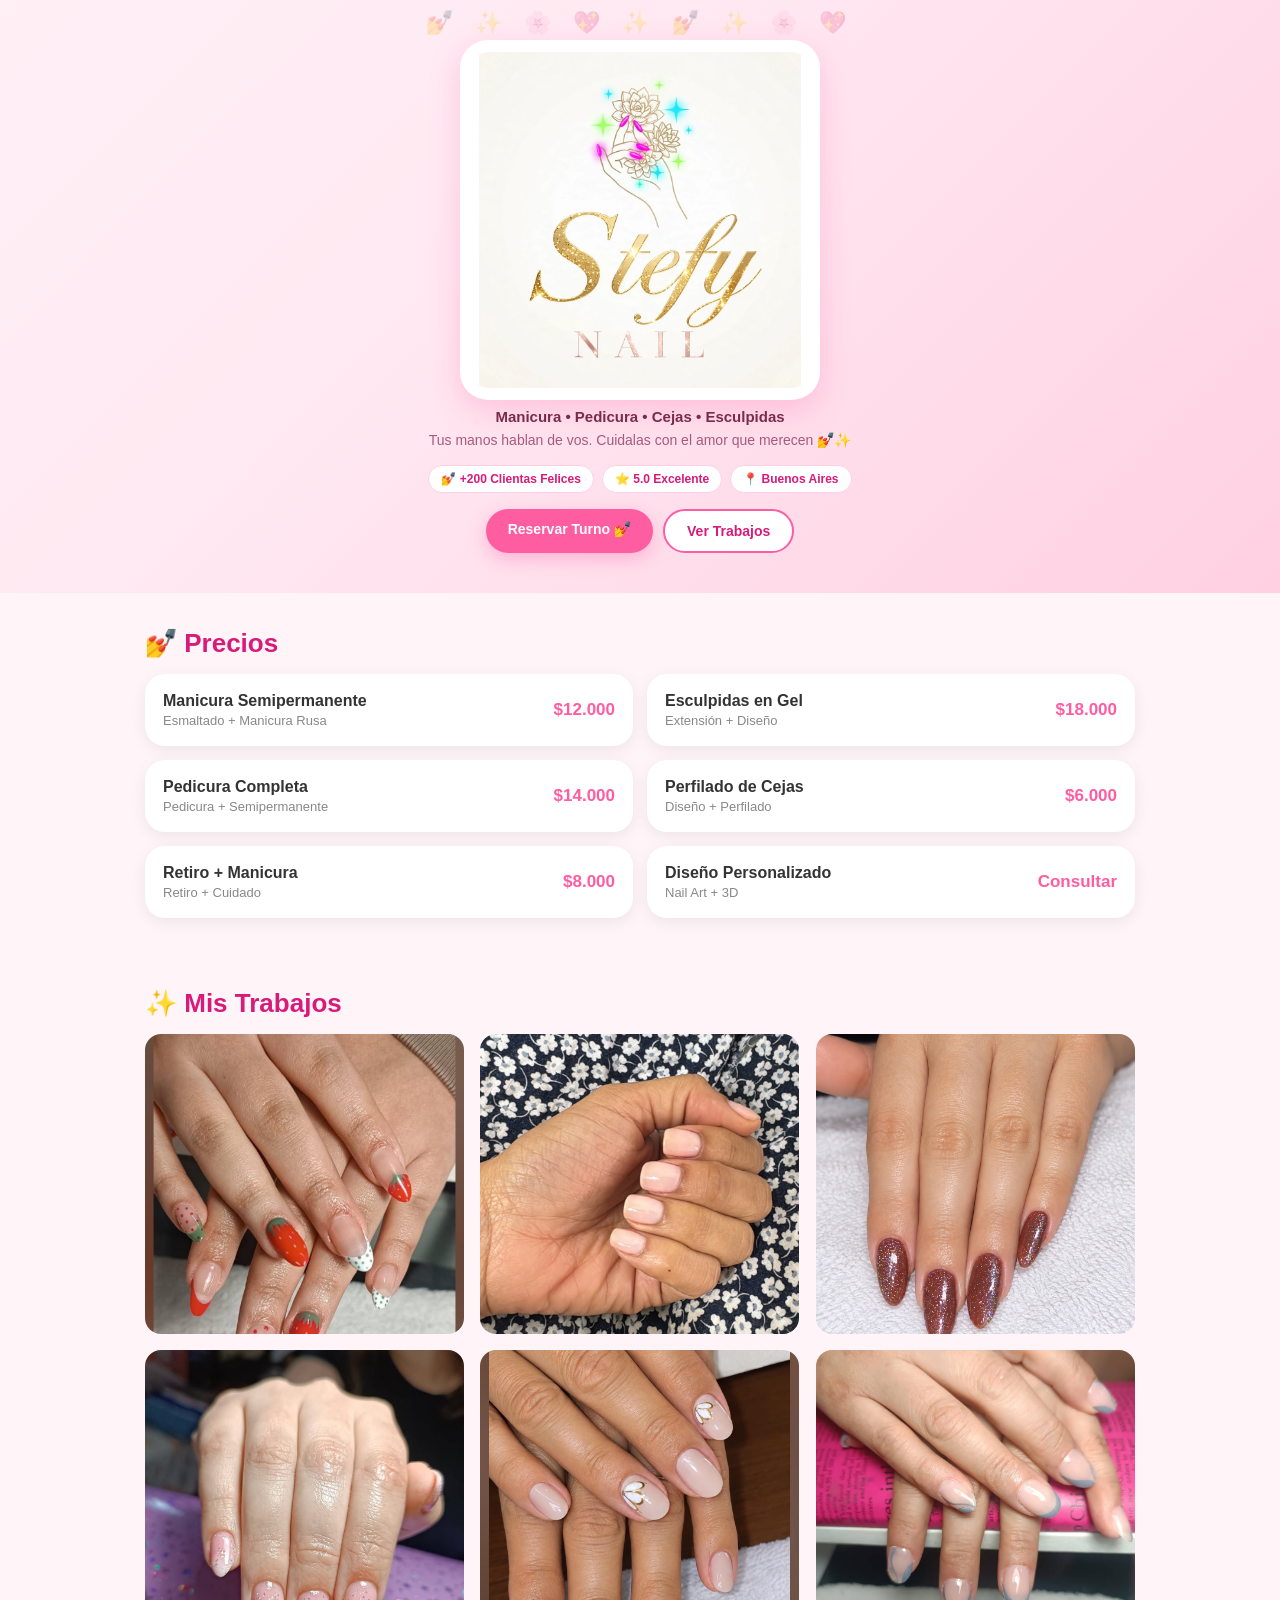
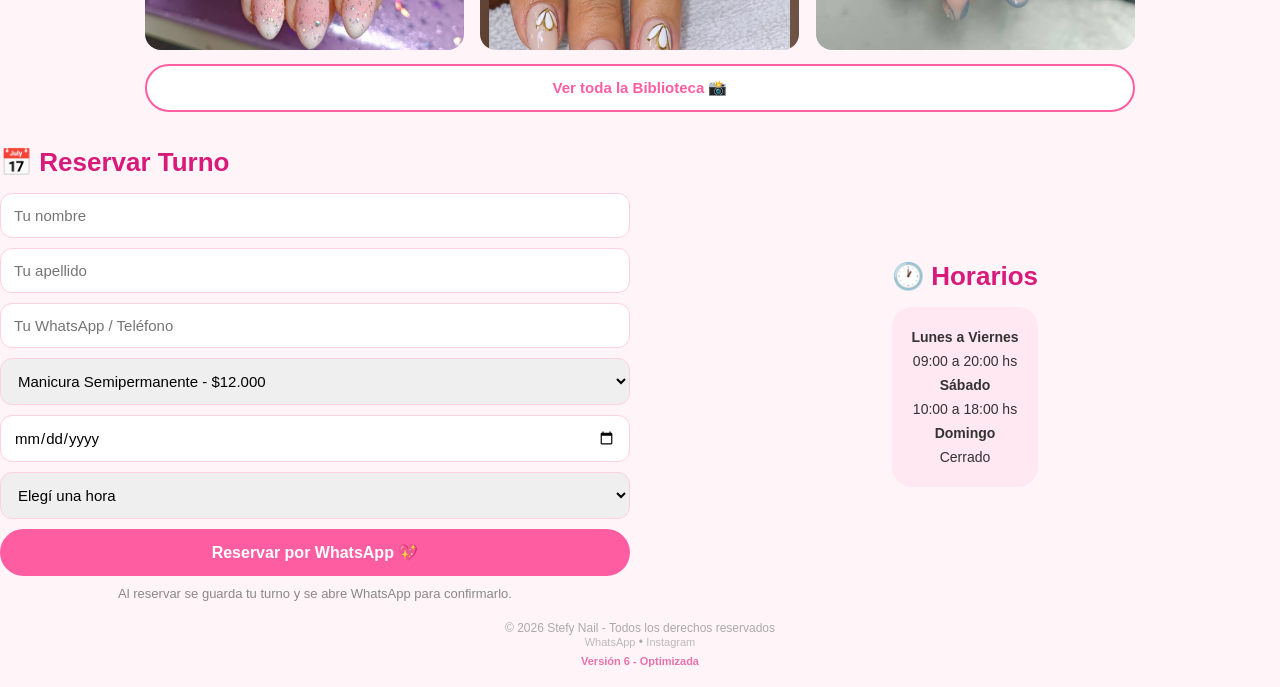
==== commit 03224082: "Add files via upload" ====
--- a/index.html
+++ b/index.html
@@ -7,12 +7,17 @@
 <meta name="description" content="Manicura, Pedicura, Cejas y Esculpidas. Reservá tu turno en 1 minuto por WhatsApp.">
 <link rel="manifest" href="manifest.json">
 <meta name="theme-color" content="#ff5da2">
+
+<!-- OPTIMIZADO: Logo carga primero, CSS no bloquea -->
+<link rel="preload" as="image" href="logo.png" fetchpriority="high">
+<link rel="preload" as="style" href="style.css">
 <link rel="stylesheet" href="style.css">
 </head>
 <body>
 
 <header>
-  <img src="logo.png" alt="Stefy Nail Logo" class="logo">
+  <!-- OPTIMIZADO: width/height + fetchpriority para que no salte el layout -->
+  <img src="logo.png" alt="Stefy Nail Logo" class="logo" width="320" height="320" fetchpriority="high" decoding="async">
   <p class="sub">Manicura • Pedicura • Cejas • Esculpidas</p>
   <p class="frase">Tus manos hablan de vos. Cuidalas con el amor que merecen 💅✨</p>
   <div class="badges">
@@ -40,7 +45,15 @@
 
 <section id="trabajos">
   <h2>✨ Mis Trabajos</h2>
-  <div class="galeria" id="galeria"></div>
+  <!-- OPTIMIZADO: Skeleton mientras cargan las fotos, no se ve en blanco -->
+  <div class="galeria" id="galeria">
+    <div class="skeleton"></div>
+    <div class="skeleton"></div>
+    <div class="skeleton"></div>
+    <div class="skeleton"></div>
+    <div class="skeleton"></div>
+    <div class="skeleton"></div>
+  </div>
   <button class="btn-vermas" id="btnVerMas">Ver toda la Biblioteca 📸</button>
 </section>
 
@@ -48,9 +61,9 @@
 <section id="turno">
   <h2>📅 Reservar Turno</h2>
   <p id="msgTurno" class="msg-turno"></p>
-  <input type="text" id="nombre" placeholder="Tu nombre">
-  <input type="text" id="apellido" placeholder="Tu apellido">
-  <input type="tel" id="telefono" placeholder="Tu WhatsApp / Teléfono">
+  <input type="text" id="nombre" placeholder="Tu nombre" autocomplete="given-name">
+  <input type="text" id="apellido" placeholder="Tu apellido" autocomplete="family-name">
+  <input type="tel" id="telefono" placeholder="Tu WhatsApp / Teléfono" autocomplete="tel" inputmode="tel">
   <select id="servicio">
     <option>Manicura Semipermanente - $12.000</option>
     <option>Esculpidas en Gel - $18.000</option>
@@ -95,14 +108,14 @@
 <footer>
   <p>© 2026 Stefy Nail - Todos los derechos reservados</p>
   <p><a href="https://wa.me/5491151173182">WhatsApp</a> • <a href="https://instagram.com/stefynail">Instagram</a></p>
-  <p class="version">Versión 5</p>
+  <p class="version">Versión 6 - Optimizada</p>
 </footer>
 
 <!-- Lightbox -->
 <div class="lightbox" id="lightbox">
   <button class="cerrar" id="btnCerrar">✕</button>
   <button class="flecha prev" id="btnPrev">‹</button>
-  <img id="fotoGrande" src="" alt="Trabajo">
+  <img id="fotoGrande" src="" alt="Trabajo" decoding="async">
   <button class="flecha next" id="btnNext">›</button>
   <div class="contador" id="contador"></div>
 </div>
@@ -117,6 +130,7 @@
   <div class="biblio-grid" id="biblioGrid"></div>
 </div>
 
-<script src="script.js"></script>
+<!-- OPTIMIZADO: defer para que el JS no frene la carga de la página -->
+<script src="script.js" defer></script>
 </body>
 </html>
--- a/style.css
+++ b/style.css
@@ -36,12 +36,16 @@
 .logo {
   width: 100%;
   max-width: 320px;
+  height: auto;
+  aspect-ratio: 1 / 1;
   display: block;
   margin: 5px auto 5px;
   background: #fff;
   padding: 12px;
   border-radius: 28px;
   box-shadow: 0 10px 30px rgba(255, 93, 162, .25);
+  /* OPTIMIZADO: el logo no se pixela ni salta */
+  object-fit: contain;
 }
 
 header .sub {
@@ -160,11 +164,32 @@
   object-fit: cover;
   border-radius: 16px;
   cursor: pointer;
-  transition: transform .2s;
+  /* OPTIMIZADO: la imagen aparece suave, no de golpe */
+  animation: aparecer .4s ease both;
 }
 
 .galeria img:hover {
   transform: scale(1.03);
+}
+
+/* OPTIMIZADO: Skeleton - cuadritos rosas que se ven mientras carga la foto */
+.skeleton {
+  width: 100%;
+  height: 140px;
+  border-radius: 16px;
+  background: linear-gradient(90deg, #ffe8f1 25%, #ffd0e2 50%, #ffe8f1 75%);
+  background-size: 200% 100%;
+  animation: brillo 1.2s infinite;
+}
+
+@keyframes brillo {
+  0% { background-position: 200% 0; }
+  100% { background-position: -200% 0; }
+}
+
+@keyframes aparecer {
+  from { opacity: 0; transform: scale(.96); }
+  to { opacity: 1; transform: scale(1); }
 }
 
 .btn-vermas {
@@ -292,6 +317,8 @@
   border-radius: 14px;
   cursor: zoom-in;
   transition: transform .3s;
+  /* OPTIMIZADO: no carga gigante, se adapta */
+  will-change: transform;
 }
 
 .lightbox img.zoom {
@@ -355,6 +382,8 @@
   z-index: 998;
   overflow-y: auto;
   padding: 20px 15px 40px;
+  /* OPTIMIZADO: scroll más suave en celu */
+  -webkit-overflow-scrolling: touch;
 }
 
 .biblioteca.abierta {
@@ -395,6 +424,8 @@
   display: grid;
   grid-template-columns: 1fr 1fr 1fr;
   gap: 10px;
+  /* OPTIMIZADO: el navegador solo renderiza lo que se ve */
+  content-visibility: auto;
 }
 
 .biblio-grid img {
@@ -403,6 +434,7 @@
   object-fit: cover;
   border-radius: 16px;
   cursor: pointer;
+  animation: aparecer .4s ease both;
 }
 
 @media (min-width: 768px) {
@@ -443,6 +475,10 @@
   }
 
   .galeria img {
+    height: 260px;
+  }
+
+  .skeleton {
     height: 260px;
   }
 
@@ -497,4 +533,8 @@
   .galeria img {
     height: 300px;
   }
+
+  .skeleton {
+    height: 300px;
+  }
 }
--- a/style.css
+++ b/style.css
@@ -36,12 +36,16 @@
 .logo {
   width: 100%;
   max-width: 320px;
+  height: auto;
+  aspect-ratio: 1 / 1;
   display: block;
   margin: 5px auto 5px;
   background: #fff;
   padding: 12px;
   border-radius: 28px;
   box-shadow: 0 10px 30px rgba(255, 93, 162, .25);
+  /* OPTIMIZADO: el logo no se pixela ni salta */
+  object-fit: contain;
 }
 
 header .sub {
@@ -160,11 +164,32 @@
   object-fit: cover;
   border-radius: 16px;
   cursor: pointer;
-  transition: transform .2s;
+  /* OPTIMIZADO: la imagen aparece suave, no de golpe */
+  animation: aparecer .4s ease both;
 }
 
 .galeria img:hover {
   transform: scale(1.03);
+}
+
+/* OPTIMIZADO: Skeleton - cuadritos rosas que se ven mientras carga la foto */
+.skeleton {
+  width: 100%;
+  height: 140px;
+  border-radius: 16px;
+  background: linear-gradient(90deg, #ffe8f1 25%, #ffd0e2 50%, #ffe8f1 75%);
+  background-size: 200% 100%;
+  animation: brillo 1.2s infinite;
+}
+
+@keyframes brillo {
+  0% { background-position: 200% 0; }
+  100% { background-position: -200% 0; }
+}
+
+@keyframes aparecer {
+  from { opacity: 0; transform: scale(.96); }
+  to { opacity: 1; transform: scale(1); }
 }
 
 .btn-vermas {
@@ -292,6 +317,8 @@
   border-radius: 14px;
   cursor: zoom-in;
   transition: transform .3s;
+  /* OPTIMIZADO: no carga gigante, se adapta */
+  will-change: transform;
 }
 
 .lightbox img.zoom {
@@ -355,6 +382,8 @@
   z-index: 998;
   overflow-y: auto;
   padding: 20px 15px 40px;
+  /* OPTIMIZADO: scroll más suave en celu */
+  -webkit-overflow-scrolling: touch;
 }
 
 .biblioteca.abierta {
@@ -395,6 +424,8 @@
   display: grid;
   grid-template-columns: 1fr 1fr 1fr;
   gap: 10px;
+  /* OPTIMIZADO: el navegador solo renderiza lo que se ve */
+  content-visibility: auto;
 }
 
 .biblio-grid img {
@@ -403,6 +434,7 @@
   object-fit: cover;
   border-radius: 16px;
   cursor: pointer;
+  animation: aparecer .4s ease both;
 }
 
 @media (min-width: 768px) {
@@ -443,6 +475,10 @@
   }
 
   .galeria img {
+    height: 260px;
+  }
+
+  .skeleton {
     height: 260px;
   }
 
@@ -497,4 +533,8 @@
   .galeria img {
     height: 300px;
   }
+
+  .skeleton {
+    height: 300px;
+  }
 }
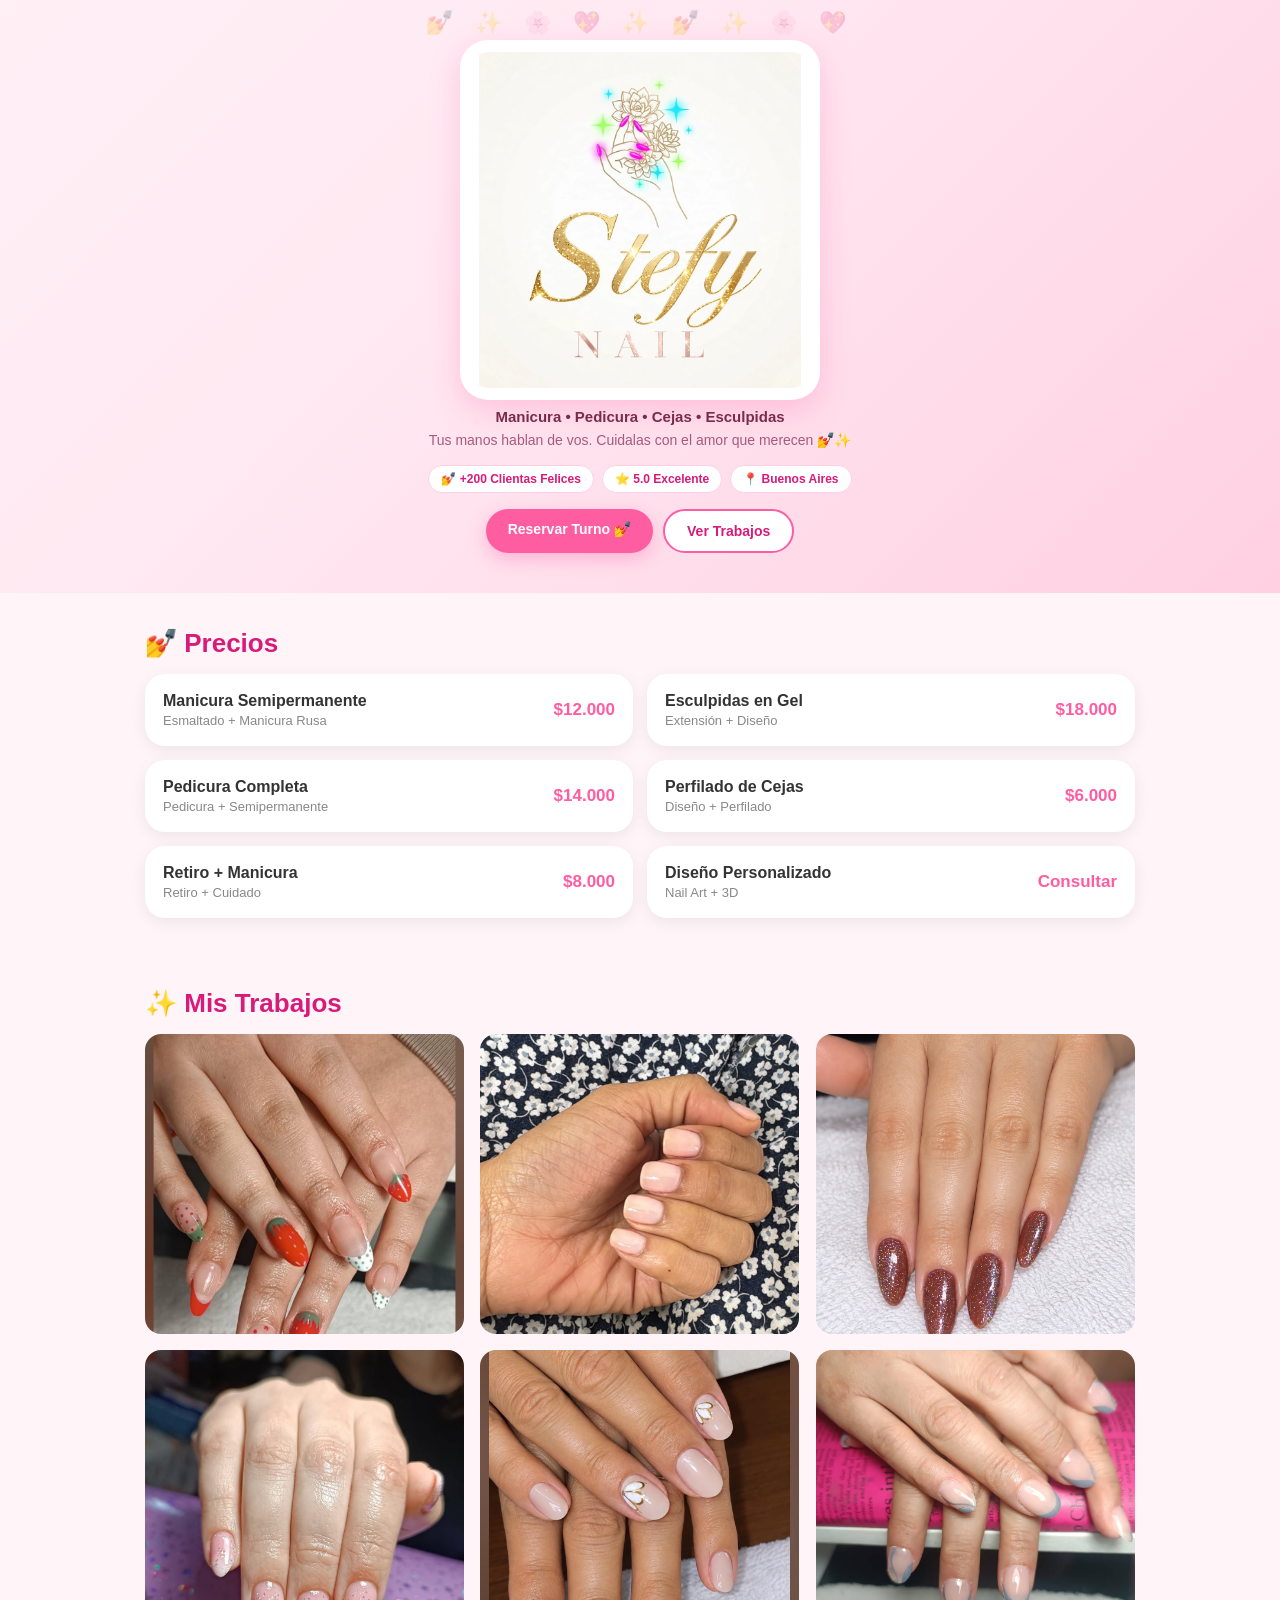
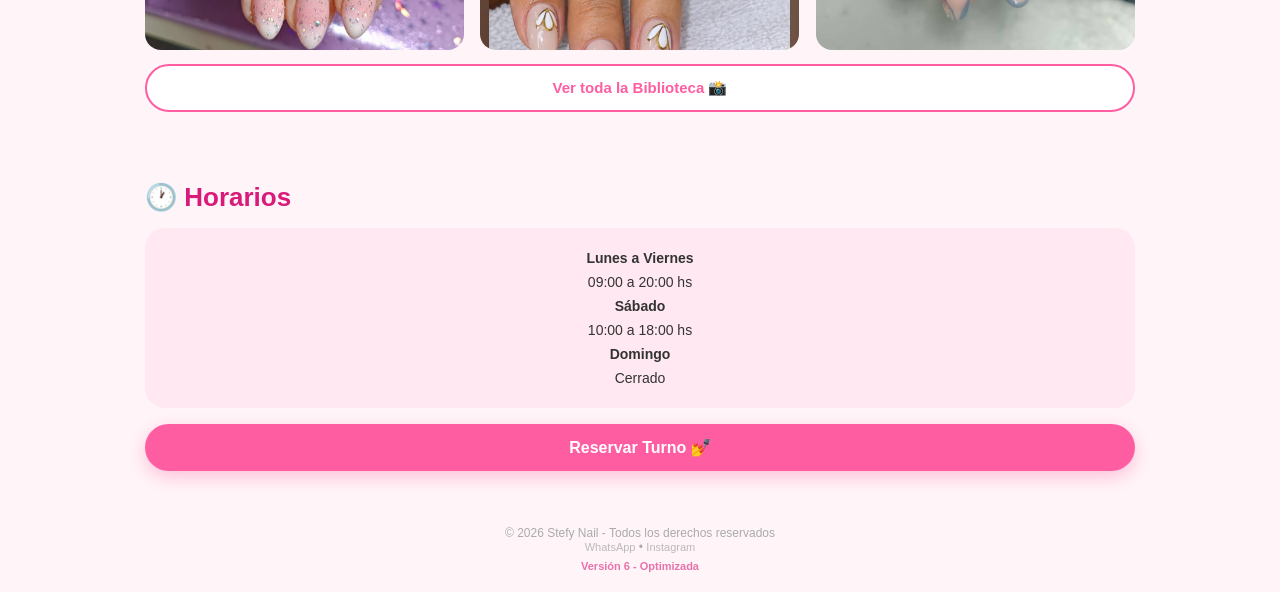
==== commit f660bbcd: "Add files via upload" ====
--- a/index.html
+++ b/index.html
@@ -26,7 +26,7 @@
     <span>📍 Buenos Aires</span>
   </div>
   <div class="btn-header">
-    <a href="#turno" class="btn-rosa">Reservar Turno 💅</a>
+    <a href="reserva.html" class="btn-rosa">Reservar Turno 💅</a>
     <a href="#trabajos" class="btn-blanco">Ver Trabajos</a>
   </div>
 </header>
@@ -57,41 +57,6 @@
   <button class="btn-vermas" id="btnVerMas">Ver toda la Biblioteca 📸</button>
 </section>
 
-<div class="fila-pc">
-<section id="turno">
-  <h2>📅 Reservar Turno</h2>
-  <p id="msgTurno" class="msg-turno"></p>
-  <input type="text" id="nombre" placeholder="Tu nombre" autocomplete="given-name">
-  <input type="text" id="apellido" placeholder="Tu apellido" autocomplete="family-name">
-  <input type="tel" id="telefono" placeholder="Tu WhatsApp / Teléfono" autocomplete="tel" inputmode="tel">
-  <select id="servicio">
-    <option>Manicura Semipermanente - $12.000</option>
-    <option>Esculpidas en Gel - $18.000</option>
-    <option>Pedicura Completa - $14.000</option>
-    <option>Perfilado de Cejas - $6.000</option>
-    <option>Retiro + Manicura - $8.000</option>
-    <option>Diseño Personalizado - Consultar</option>
-  </select>
-  <input type="date" id="fecha">
-  <select id="hora">
-    <option value="">Elegí una hora</option>
-    <option>09:00</option>
-    <option>10:00</option>
-    <option>11:00</option>
-    <option>12:00</option>
-    <option>13:00</option>
-    <option>14:00</option>
-    <option>15:00</option>
-    <option>16:00</option>
-    <option>17:00</option>
-    <option>18:00</option>
-    <option>19:00</option>
-    <option>20:00</option>
-  </select>
-  <button class="btn-turno" id="btnReservar">Reservar por WhatsApp 💖</button>
-  <p class="texto-ayuda">Al reservar se guarda tu turno y se abre WhatsApp para confirmarlo.</p>
-</section>
-
 <section>
   <h2>🕐 Horarios</h2>
   <div class="horario">
@@ -102,8 +67,9 @@
     <p><b>Domingo</b></p>
     <p>Cerrado</p>
   </div>
+  <!-- NUEVO - BOTON AL FONDO - ABAJO DE HORARIOS -->
+  <a href="reserva.html" class="btn-fondo">Reservar Turno 💅</a>
 </section>
-</div>
 
 <footer>
   <p>© 2026 Stefy Nail - Todos los derechos reservados</p>
--- a/style.css
+++ b/style.css
@@ -482,16 +482,22 @@
     height: 260px;
   }
 
+  /* ARREGLADO - SOLO LO DE ABAJO EN PC */
   .fila-pc {
     display: grid;
     grid-template-columns: 1fr 1fr;
     gap: 20px;
-    align-items: start;
+    align-items: stretch;
+    max-width: 1050px;
+    margin: 0 auto;
+    padding: 0 30px 35px;
   }
 
   .fila-pc section {
     padding: 0;
     max-width: none;
+    margin: 0;
+    width: 100%;
   }
 
   .horario {
@@ -537,4 +543,28 @@
   .skeleton {
     height: 300px;
   }
+}
+
+/* NUEVO - PAGO MERCADO PAGO - AGREGADO POR ISMAEL - NO TOCA NADA DE ARRIBA */
+#tipoPago {
+  border: 2px solid #ff5da2;
+  background: #fff0f6;
+  font-weight: 700;
+  color: #7a2b4d;
+  cursor: pointer;
+}
+
+/* NUEVO - BOTON AL FONDO - ABAJO DE HORARIOS - NO TOCA NADA DE ARRIBA */
+.btn-fondo {
+  display: block;
+  text-align: center;
+  text-decoration: none;
+  background: #ff5da2;
+  color: #fff;
+  font-weight: bold;
+  font-size: 16px;
+  padding: 14px 22px;
+  border-radius: 30px;
+  margin-top: 16px;
+  box-shadow: 0 6px 18px rgba(255, 93, 162, .35);
 }
--- a/style.css
+++ b/style.css
@@ -482,16 +482,22 @@
     height: 260px;
   }
 
+  /* ARREGLADO - SOLO LO DE ABAJO EN PC */
   .fila-pc {
     display: grid;
     grid-template-columns: 1fr 1fr;
     gap: 20px;
-    align-items: start;
+    align-items: stretch;
+    max-width: 1050px;
+    margin: 0 auto;
+    padding: 0 30px 35px;
   }
 
   .fila-pc section {
     padding: 0;
     max-width: none;
+    margin: 0;
+    width: 100%;
   }
 
   .horario {
@@ -537,4 +543,28 @@
   .skeleton {
     height: 300px;
   }
+}
+
+/* NUEVO - PAGO MERCADO PAGO - AGREGADO POR ISMAEL - NO TOCA NADA DE ARRIBA */
+#tipoPago {
+  border: 2px solid #ff5da2;
+  background: #fff0f6;
+  font-weight: 700;
+  color: #7a2b4d;
+  cursor: pointer;
+}
+
+/* NUEVO - BOTON AL FONDO - ABAJO DE HORARIOS - NO TOCA NADA DE ARRIBA */
+.btn-fondo {
+  display: block;
+  text-align: center;
+  text-decoration: none;
+  background: #ff5da2;
+  color: #fff;
+  font-weight: bold;
+  font-size: 16px;
+  padding: 14px 22px;
+  border-radius: 30px;
+  margin-top: 16px;
+  box-shadow: 0 6px 18px rgba(255, 93, 162, .35);
 }
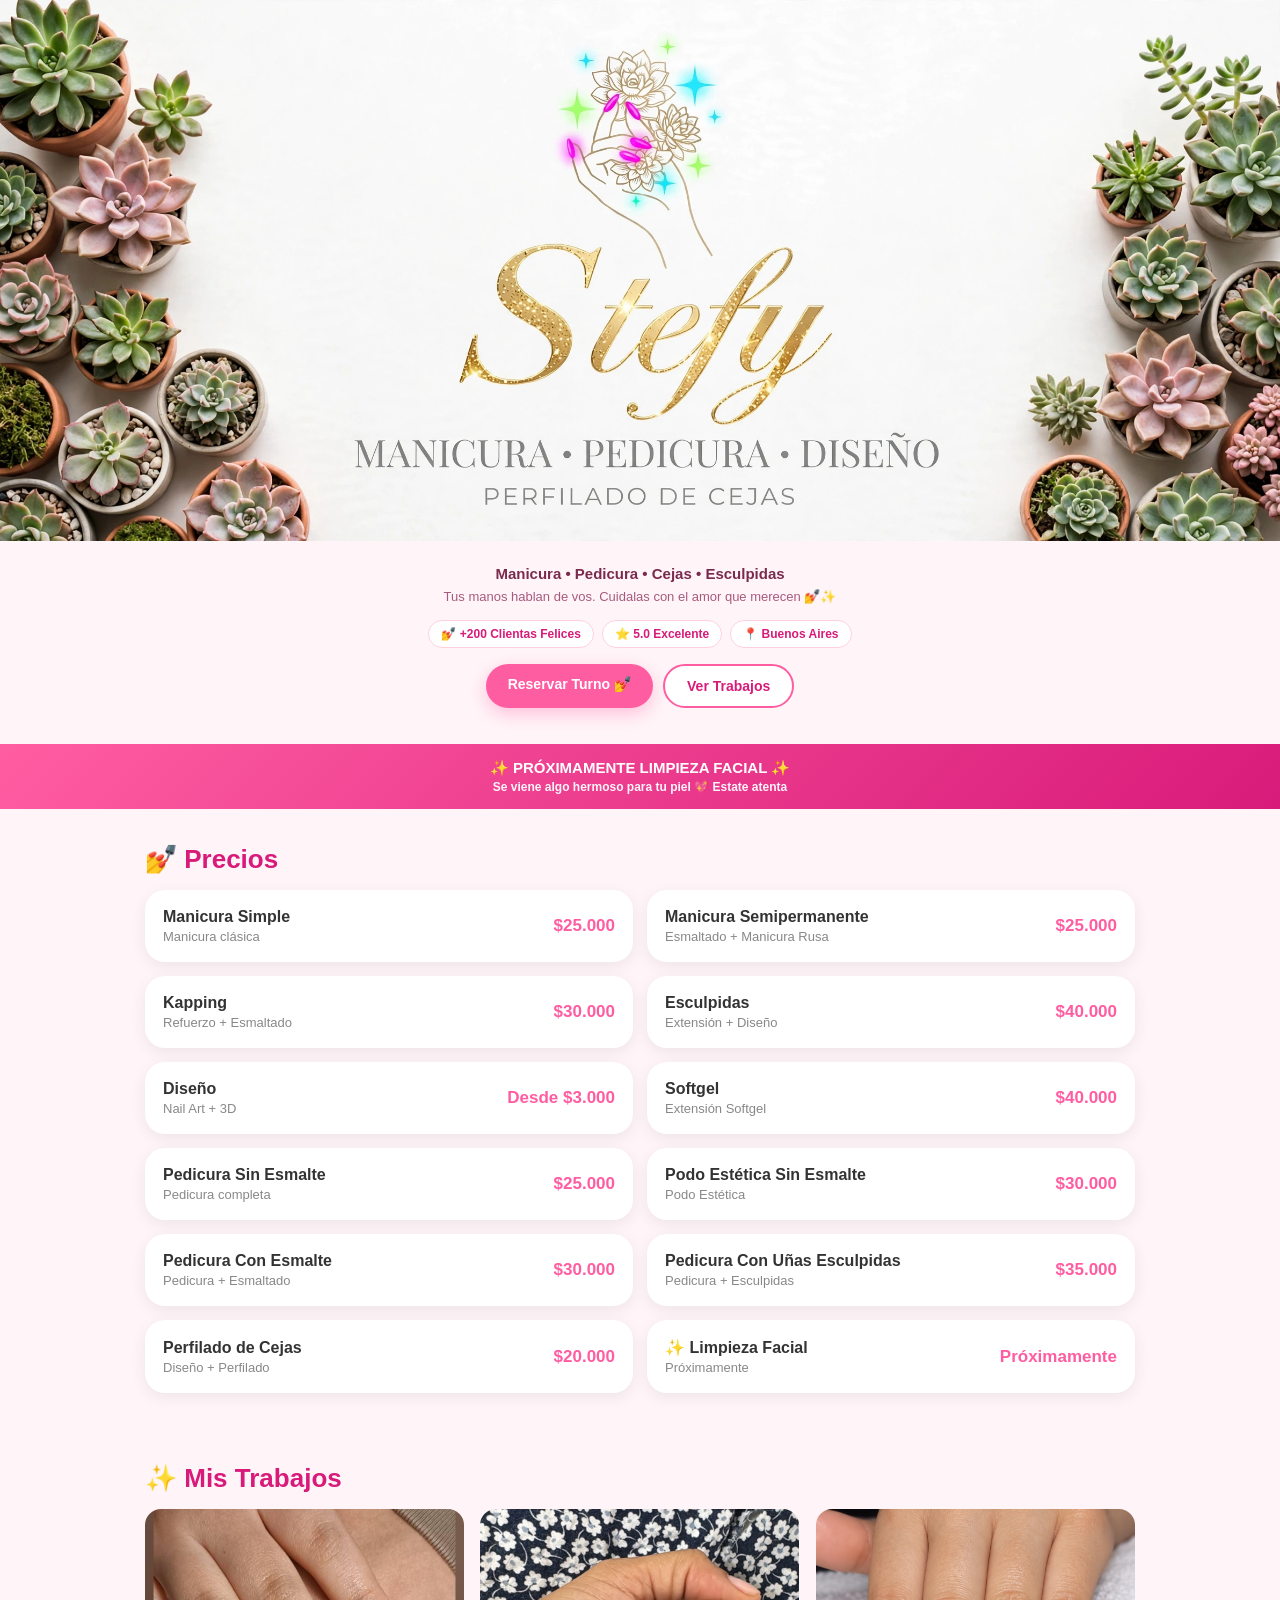
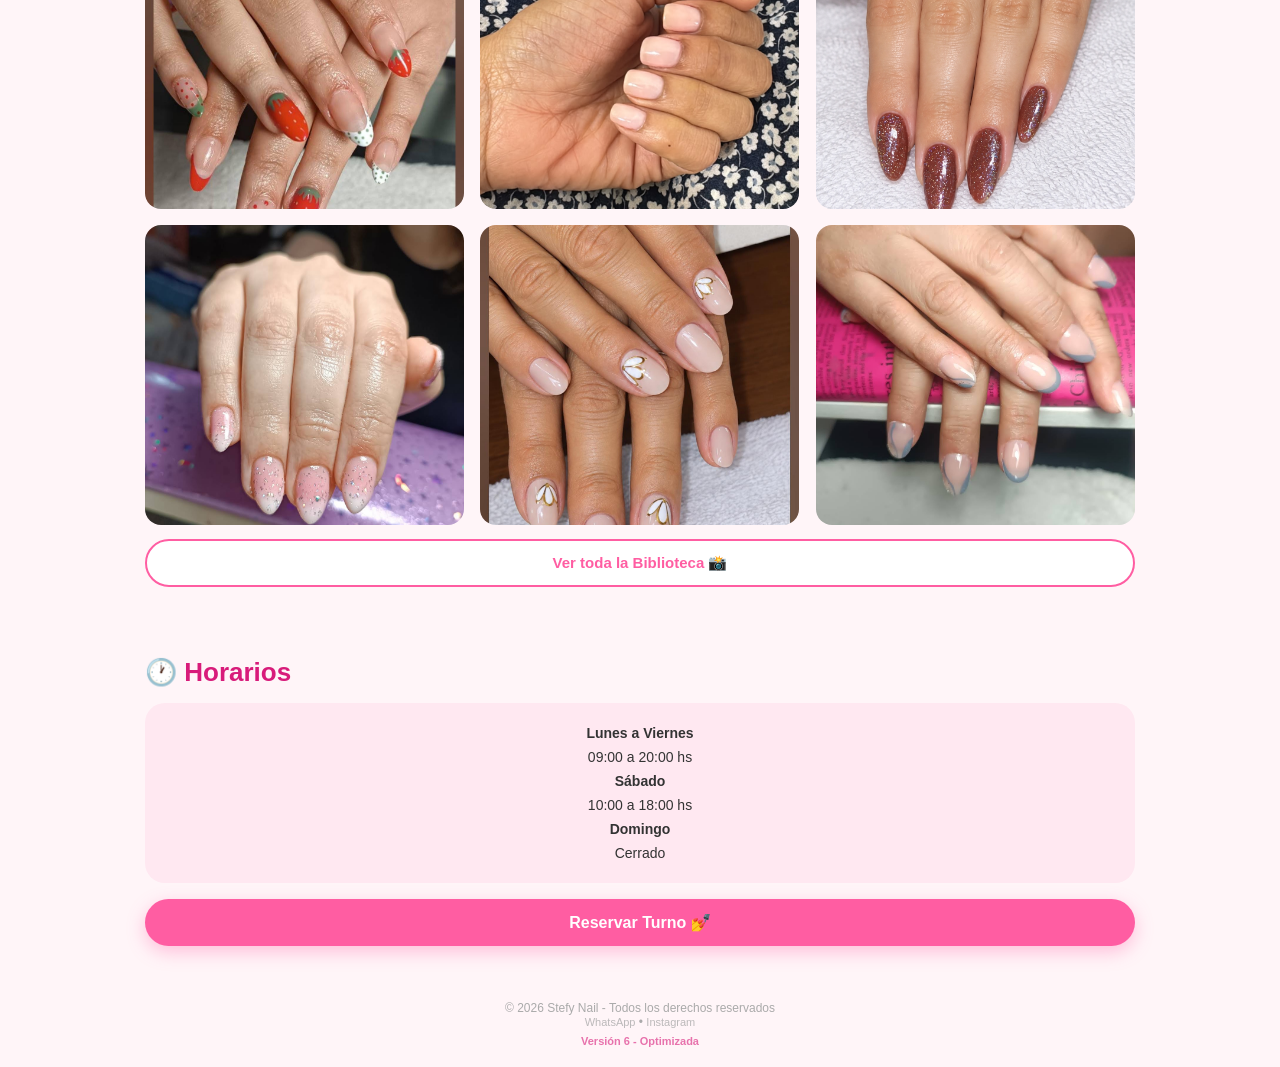
==== commit 095df4a5: "Add files via upload" ====
--- a/index.html
+++ b/index.html
@@ -9,15 +9,89 @@
 <meta name="theme-color" content="#ff5da2">
 
 <!-- OPTIMIZADO: Logo carga primero, CSS no bloquea -->
-<link rel="preload" as="image" href="logo.png" fetchpriority="high">
+<link rel="preload" as="image" href="header.png" fetchpriority="high">
 <link rel="preload" as="style" href="style.css">
 <link rel="stylesheet" href="style.css">
+<style>
+/* SOLO PARA ESTA PAGINA - PARTE DE ARRIBA IGUAL A RESERVA */
+header {
+  padding: 0 !important;
+  background: none !important;
+  overflow: hidden;
+  width: 100%;
+}
+header::before {
+  display: none !important;
+}
+.logo-ancho {
+  width: 100% !important;
+  max-width: none !important;
+  height: auto !important;
+  display: block;
+  margin: 0 !important;
+  border-radius: 0 !important;
+  box-shadow: none !important;
+  padding: 0 !important;
+  background: none !important;
+  object-fit: contain !important;
+}
+.sub-header {
+  text-align: center;
+  padding: 16px 15px 0;
+  background: #fff5f8;
+}
+.sub-header .sub {
+  margin: 8px 0 0;
+  color: #7a2b4d;
+  font-size: 15px;
+  font-weight: 600;
+}
+.sub-header .frase {
+  margin: 6px auto 0;
+  color: #a85a7d;
+  font-size: 13px;
+  max-width: 520px;
+  line-height: 1.4;
+}
+/* SPAM - PROXIMAMENTE LIMPIEZA FACIAL */
+.spam-limpieza {
+  background: linear-gradient(135deg, #ff5da2, #d81b7a);
+  color: #fff;
+  text-align: center;
+  padding: 14px 15px;
+  font-weight: bold;
+  font-size: 15px;
+  line-height: 1.3;
+  animation: spamPulso 1.2s infinite;
+}
+.spam-limpieza small {
+  display: block;
+  font-size: 12px;
+  font-weight: 600;
+  opacity: .95;
+  margin-top: 2px;
+}
+@keyframes spamPulso {
+  0% { transform: scale(1); }
+  50% { transform: scale(1.02); }
+  100% { transform: scale(1); }
+}
+/* AGREGADO - SEPARAR BARRA DE LOS BOTONES */
+.sub-header {
+  padding-bottom: 18px !important;
+}
+.spam-limpieza {
+  margin-top: 18px !important;
+}
+</style>
 </head>
 <body>
 
 <header>
-  <!-- OPTIMIZADO: width/height + fetchpriority para que no salte el layout -->
-  <img src="logo.png" alt="Stefy Nail Logo" class="logo" width="320" height="320" fetchpriority="high" decoding="async">
+  <img src="header.png" alt="Stefy Nail - Manicura Pedicura Diseño" class="logo-ancho" width="1080" height="1080" fetchpriority="high" decoding="async">
+</header>
+
+<div class="sub-header">
   <p class="sub">Manicura • Pedicura • Cejas • Esculpidas</p>
   <p class="frase">Tus manos hablan de vos. Cuidalas con el amor que merecen 💅✨</p>
   <div class="badges">
@@ -29,23 +103,33 @@
     <a href="reserva.html" class="btn-rosa">Reservar Turno 💅</a>
     <a href="#trabajos" class="btn-blanco">Ver Trabajos</a>
   </div>
-</header>
+</div>
+
+<div class="spam-limpieza">
+  ✨ PRÓXIMAMENTE LIMPIEZA FACIAL ✨
+  <small>Se viene algo hermoso para tu piel 💖 Estate atenta</small>
+</div>
 
 <section id="precios">
   <h2>💅 Precios</h2>
   <div class="precios-grid">
-    <div class="card"><div><b>Manicura Semipermanente</b><span>Esmaltado + Manicura Rusa</span></div><div class="precio">$12.000</div></div>
-    <div class="card"><div><b>Esculpidas en Gel</b><span>Extensión + Diseño</span></div><div class="precio">$18.000</div></div>
-    <div class="card"><div><b>Pedicura Completa</b><span>Pedicura + Semipermanente</span></div><div class="precio">$14.000</div></div>
-    <div class="card"><div><b>Perfilado de Cejas</b><span>Diseño + Perfilado</span></div><div class="precio">$6.000</div></div>
-    <div class="card"><div><b>Retiro + Manicura</b><span>Retiro + Cuidado</span></div><div class="precio">$8.000</div></div>
-    <div class="card"><div><b>Diseño Personalizado</b><span>Nail Art + 3D</span></div><div class="precio">Consultar</div></div>
+    <div class="card"><div><b>Manicura Simple</b><span>Manicura clásica</span></div><div class="precio">$25.000</div></div>
+    <div class="card"><div><b>Manicura Semipermanente</b><span>Esmaltado + Manicura Rusa</span></div><div class="precio">$25.000</div></div>
+    <div class="card"><div><b>Kapping</b><span>Refuerzo + Esmaltado</span></div><div class="precio">$30.000</div></div>
+    <div class="card"><div><b>Esculpidas</b><span>Extensión + Diseño</span></div><div class="precio">$40.000</div></div>
+    <div class="card"><div><b>Diseño</b><span>Nail Art + 3D</span></div><div class="precio">Desde $3.000</div></div>
+    <div class="card"><div><b>Softgel</b><span>Extensión Softgel</span></div><div class="precio">$40.000</div></div>
+    <div class="card"><div><b>Pedicura Sin Esmalte</b><span>Pedicura completa</span></div><div class="precio">$25.000</div></div>
+    <div class="card"><div><b>Podo Estética Sin Esmalte</b><span>Podo Estética</span></div><div class="precio">$30.000</div></div>
+    <div class="card"><div><b>Pedicura Con Esmalte</b><span>Pedicura + Esmaltado</span></div><div class="precio">$30.000</div></div>
+    <div class="card"><div><b>Pedicura Con Uñas Esculpidas</b><span>Pedicura + Esculpidas</span></div><div class="precio">$35.000</div></div>
+    <div class="card"><div><b>Perfilado de Cejas</b><span>Diseño + Perfilado</span></div><div class="precio">$20.000</div></div>
+    <div class="card"><div><b>✨ Limpieza Facial</b><span>Próximamente</span></div><div class="precio">Próximamente</div></div>
   </div>
 </section>
 
 <section id="trabajos">
   <h2>✨ Mis Trabajos</h2>
-  <!-- OPTIMIZADO: Skeleton mientras cargan las fotos, no se ve en blanco -->
   <div class="galeria" id="galeria">
     <div class="skeleton"></div>
     <div class="skeleton"></div>
@@ -67,7 +151,6 @@
     <p><b>Domingo</b></p>
     <p>Cerrado</p>
   </div>
-  <!-- NUEVO - BOTON AL FONDO - ABAJO DE HORARIOS -->
   <a href="reserva.html" class="btn-fondo">Reservar Turno 💅</a>
 </section>
 
@@ -77,7 +160,6 @@
   <p class="version">Versión 6 - Optimizada</p>
 </footer>
 
-<!-- Lightbox -->
 <div class="lightbox" id="lightbox">
   <button class="cerrar" id="btnCerrar">✕</button>
   <button class="flecha prev" id="btnPrev">‹</button>
@@ -86,7 +168,6 @@
   <div class="contador" id="contador"></div>
 </div>
 
-<!-- Biblioteca -->
 <div class="biblioteca" id="biblioteca">
   <div class="biblioteca-header">
     <h2>📸 Biblioteca Completa</h2>
@@ -96,7 +177,6 @@
   <div class="biblio-grid" id="biblioGrid"></div>
 </div>
 
-<!-- OPTIMIZADO: defer para que el JS no frene la carga de la página -->
 <script src="script.js" defer></script>
 </body>
 </html>
--- a/style.css
+++ b/style.css
@@ -4,16 +4,13 @@
   box-sizing: border-box;
   font-family: 'Segoe UI', sans-serif;
 }
-
 body {
   background: #fff5f8;
   color: #333;
 }
-
 html {
   scroll-behavior: smooth;
 }
-
 header {
   background: linear-gradient(135deg, #fff0f6 0%, #ffe8f1 40%, #ffd0e2 100%);
   text-align: center;
@@ -21,7 +18,6 @@
   position: relative;
   overflow: hidden;
 }
-
 header::before {
   content: "💅 ✨ 🌸 💖 ✨ 💅 ✨ 🌸 💖";
   position: absolute;
@@ -32,7 +28,6 @@
   opacity: .25;
   letter-spacing: 8px;
 }
-
 .logo {
   width: 100%;
   max-width: 320px;
@@ -44,17 +39,14 @@
   padding: 12px;
   border-radius: 28px;
   box-shadow: 0 10px 30px rgba(255, 93, 162, .25);
-  /* OPTIMIZADO: el logo no se pixela ni salta */
   object-fit: contain;
 }
-
 header .sub {
   margin: 8px 0 0;
   color: #7a2b4d;
   font-size: 15px;
   font-weight: 600;
 }
-
 header .frase {
   margin: 6px auto 0;
   color: #a85a7d;
@@ -62,7 +54,6 @@
   max-width: 520px;
   line-height: 1.4;
 }
-
 .badges {
   display: flex;
   justify-content: center;
@@ -70,7 +61,6 @@
   flex-wrap: wrap;
   margin-top: 14px;
 }
-
 .badges span {
   background: #fff;
   border: 1px solid #ffd0e2;
@@ -80,7 +70,6 @@
   font-weight: 600;
   color: #d81b7a;
 }
-
 .btn-header {
   display: flex;
   gap: 10px;
@@ -88,7 +77,6 @@
   flex-wrap: wrap;
   margin-top: 16px;
 }
-
 .btn-header a {
   text-decoration: none;
   padding: 12px 22px;
@@ -96,31 +84,26 @@
   font-weight: bold;
   font-size: 14px;
 }
-
 .btn-rosa {
   background: #ff5da2;
   color: #fff;
   box-shadow: 0 6px 18px rgba(255, 93, 162, .35);
 }
-
 .btn-blanco {
   background: #fff;
   color: #d81b7a;
   border: 2px solid #ff5da2;
 }
-
 section {
   padding: 28px 20px;
   max-width: 520px;
   margin: auto;
 }
-
 h2 {
   font-size: 22px;
   margin-bottom: 15px;
   color: #d81b7a;
 }
-
 .card {
   background: #fff;
   border-radius: 20px;
@@ -131,18 +114,13 @@
   justify-content: space-between;
   align-items: center;
 }
-
-.card b {
-  font-size: 16px;
-}
-
+.card b { font-size: 16px; }
 .card span {
   font-size: 13px;
   color: #888;
   display: block;
   margin-top: 3px;
 }
-
 .precio {
   font-size: 17px;
   font-weight: bold;
@@ -151,28 +129,20 @@
   margin-left: 10px;
   text-align: right;
 }
-
 .galeria {
   display: grid;
   grid-template-columns: 1fr 1fr 1fr;
   gap: 10px;
 }
-
 .galeria img {
   width: 100%;
   height: 140px;
   object-fit: cover;
   border-radius: 16px;
   cursor: pointer;
-  /* OPTIMIZADO: la imagen aparece suave, no de golpe */
   animation: aparecer .4s ease both;
 }
-
-.galeria img:hover {
-  transform: scale(1.03);
-}
-
-/* OPTIMIZADO: Skeleton - cuadritos rosas que se ven mientras carga la foto */
+.galeria img:hover { transform: scale(1.03); }
 .skeleton {
   width: 100%;
   height: 140px;
@@ -181,17 +151,14 @@
   background-size: 200% 100%;
   animation: brillo 1.2s infinite;
 }
-
 @keyframes brillo {
   0% { background-position: 200% 0; }
   100% { background-position: -200% 0; }
 }
-
 @keyframes aparecer {
   from { opacity: 0; transform: scale(.96); }
   to { opacity: 1; transform: scale(1); }
 }
-
 .btn-vermas {
   width: 100%;
   margin-top: 14px;
@@ -204,43 +171,27 @@
   font-size: 15px;
   cursor: pointer;
 }
-
-.btn-vermas:hover {
-  background: #ff5da2;
-  color: #fff;
-}
-
+.btn-vermas:hover { background: #ff5da2; color: #fff; }
 .horario {
   background: #ffe8f1;
   border-radius: 20px;
   padding: 18px;
   text-align: center;
 }
-
-.horario p {
-  margin: 4px 0;
-  font-size: 14px;
-}
-
+.horario p { margin: 4px 0; font-size: 14px; }
 footer {
   text-align: center;
   padding: 20px;
   font-size: 12px;
   color: #aaa;
 }
-
 footer a {
   font-size: 11px;
   color: #aaa;
   text-decoration: none;
   opacity: .8;
 }
-
-footer a:hover {
-  text-decoration: underline;
-  color: #d81b7a;
-}
-
+footer a:hover { text-decoration: underline; color: #d81b7a; }
 .version {
   margin-top: 6px;
   font-size: 11px;
@@ -248,9 +199,7 @@
   opacity: .6;
   font-weight: 600;
 }
-
-input,
-select {
+input, select {
   width: 100%;
   padding: 13px;
   border-radius: 12px;
@@ -259,7 +208,6 @@
   font-size: 15px;
   outline: none;
 }
-
 .btn-turno {
   width: 100%;
   padding: 14px;
@@ -271,7 +219,6 @@
   font-size: 16px;
   cursor: pointer;
 }
-
 .msg-turno {
   display: none;
   text-align: center;
@@ -280,21 +227,18 @@
   margin-bottom: 10px;
   font-weight: 600;
 }
-
 .texto-ayuda {
   text-align: center;
   font-size: 13px;
   color: #888;
   margin-top: 10px;
 }
-
 .texto-biblio {
   max-width: 900px;
   margin: 0 auto 15px;
   color: #888;
   font-size: 14px;
 }
-
 .lightbox {
   display: none;
   position: fixed;
@@ -305,11 +249,7 @@
   align-items: center;
   flex-direction: column;
 }
-
-.lightbox.abierto {
-  display: flex;
-}
-
+.lightbox.abierto { display: flex; }
 .lightbox img {
   max-width: 92vw;
   max-height: 82vh;
@@ -317,22 +257,15 @@
   border-radius: 14px;
   cursor: zoom-in;
   transition: transform .3s;
-  /* OPTIMIZADO: no carga gigante, se adapta */
   will-change: transform;
 }
-
-.lightbox img.zoom {
-  transform: scale(2);
-  cursor: zoom-out;
-}
-
+.lightbox img.zoom { transform: scale(2); cursor: zoom-out; }
 .lightbox .contador {
   color: #fff;
   margin-top: 12px;
   font-size: 14px;
   opacity: .8;
 }
-
 .cerrar {
   position: absolute;
   top: 15px;
@@ -347,7 +280,6 @@
   cursor: pointer;
   z-index: 1000;
 }
-
 .flecha {
   position: absolute;
   top: 50%;
@@ -361,19 +293,9 @@
   font-size: 24px;
   cursor: pointer;
 }
-
-.flecha:hover {
-  background: #ff5da2;
-}
-
-.prev {
-  left: 12px;
-}
-
-.next {
-  right: 12px;
-}
-
+.flecha:hover { background: #ff5da2; }
+.prev { left: 12px; }
+.next { right: 12px; }
 .biblioteca {
   display: none;
   position: fixed;
@@ -382,14 +304,9 @@
   z-index: 998;
   overflow-y: auto;
   padding: 20px 15px 40px;
-  /* OPTIMIZADO: scroll más suave en celu */
   -webkit-overflow-scrolling: touch;
 }
-
-.biblioteca.abierta {
-  display: block;
-}
-
+.biblioteca.abierta { display: block; }
 .biblioteca-header {
   max-width: 900px;
   margin: auto;
@@ -403,11 +320,7 @@
   padding: 10px 0;
   z-index: 10;
 }
-
-.biblioteca-header h2 {
-  margin: 0;
-}
-
+.biblioteca-header h2 { margin: 0; }
 .btn-cerrar-biblio {
   background: #ff5da2;
   color: #fff;
@@ -417,17 +330,14 @@
   font-weight: bold;
   cursor: pointer;
 }
-
 .biblio-grid {
   max-width: 900px;
   margin: auto;
   display: grid;
   grid-template-columns: 1fr 1fr 1fr;
   gap: 10px;
-  /* OPTIMIZADO: el navegador solo renderiza lo que se ve */
   content-visibility: auto;
 }
-
 .biblio-grid img {
   width: 100%;
   height: 150px;
@@ -436,53 +346,21 @@
   cursor: pointer;
   animation: aparecer .4s ease both;
 }
-
 @media (min-width: 768px) {
-  header {
-    padding: 35px 20px 40px;
-  }
-
-  .logo {
-    max-width: 360px;
-  }
-
-  header .frase {
-    font-size: 14px;
-  }
-
-  section {
-    max-width: 900px;
-    padding: 35px 30px;
-  }
-
-  h2 {
-    font-size: 26px;
-  }
-
+  header { padding: 35px 20px 40px; }
+  .logo { max-width: 360px; }
+  header .frase { font-size: 14px; }
+  section { max-width: 900px; padding: 35px 30px; }
+  h2 { font-size: 26px; }
   .precios-grid {
     display: grid;
     grid-template-columns: 1fr 1fr;
     gap: 14px;
   }
-
-  .precios-grid .card {
-    margin-bottom: 0;
-  }
-
-  .galeria {
-    grid-template-columns: repeat(3, 1fr);
-    gap: 16px;
-  }
-
-  .galeria img {
-    height: 260px;
-  }
-
-  .skeleton {
-    height: 260px;
-  }
-
-  /* ARREGLADO - SOLO LO DE ABAJO EN PC */
+  .precios-grid .card { margin-bottom: 0; }
+  .galeria { grid-template-columns: repeat(3, 1fr); gap: 16px; }
+  .galeria img { height: 260px; }
+  .skeleton { height: 260px; }
   .fila-pc {
     display: grid;
     grid-template-columns: 1fr 1fr;
@@ -492,60 +370,24 @@
     margin: 0 auto;
     padding: 0 30px 35px;
   }
-
-  .fila-pc section {
-    padding: 0;
-    max-width: none;
-    margin: 0;
-    width: 100%;
-  }
-
+  .fila-pc section { padding: 0; max-width: none; margin: 0; width: 100%; }
   .horario {
     height: 100%;
     display: flex;
     flex-direction: column;
     justify-content: center;
   }
-
-  .flecha {
-    width: 56px;
-    height: 56px;
-    font-size: 28px;
-  }
-
-  .prev {
-    left: 30px;
-  }
-
-  .next {
-    right: 30px;
-  }
-
-  .biblio-grid {
-    grid-template-columns: repeat(4, 1fr);
-    gap: 16px;
-  }
-
-  .biblio-grid img {
-    height: 220px;
-  }
-}
-
+  .flecha { width: 56px; height: 56px; font-size: 28px; }
+  .prev { left: 30px; }
+  .next { right: 30px; }
+  .biblio-grid { grid-template-columns: repeat(4, 1fr); gap: 16px; }
+  .biblio-grid img { height: 220px; }
+}
 @media (min-width: 1100px) {
-  section {
-    max-width: 1050px;
-  }
-
-  .galeria img {
-    height: 300px;
-  }
-
-  .skeleton {
-    height: 300px;
-  }
-}
-
-/* NUEVO - PAGO MERCADO PAGO - AGREGADO POR ISMAEL - NO TOCA NADA DE ARRIBA */
+  section { max-width: 1050px; }
+  .galeria img { height: 300px; }
+  .skeleton { height: 300px; }
+}
 #tipoPago {
   border: 2px solid #ff5da2;
   background: #fff0f6;
@@ -553,8 +395,6 @@
   color: #7a2b4d;
   cursor: pointer;
 }
-
-/* NUEVO - BOTON AL FONDO - ABAJO DE HORARIOS - NO TOCA NADA DE ARRIBA */
 .btn-fondo {
   display: block;
   text-align: center;
--- a/style.css
+++ b/style.css
@@ -4,16 +4,13 @@
   box-sizing: border-box;
   font-family: 'Segoe UI', sans-serif;
 }
-
 body {
   background: #fff5f8;
   color: #333;
 }
-
 html {
   scroll-behavior: smooth;
 }
-
 header {
   background: linear-gradient(135deg, #fff0f6 0%, #ffe8f1 40%, #ffd0e2 100%);
   text-align: center;
@@ -21,7 +18,6 @@
   position: relative;
   overflow: hidden;
 }
-
 header::before {
   content: "💅 ✨ 🌸 💖 ✨ 💅 ✨ 🌸 💖";
   position: absolute;
@@ -32,7 +28,6 @@
   opacity: .25;
   letter-spacing: 8px;
 }
-
 .logo {
   width: 100%;
   max-width: 320px;
@@ -44,17 +39,14 @@
   padding: 12px;
   border-radius: 28px;
   box-shadow: 0 10px 30px rgba(255, 93, 162, .25);
-  /* OPTIMIZADO: el logo no se pixela ni salta */
   object-fit: contain;
 }
-
 header .sub {
   margin: 8px 0 0;
   color: #7a2b4d;
   font-size: 15px;
   font-weight: 600;
 }
-
 header .frase {
   margin: 6px auto 0;
   color: #a85a7d;
@@ -62,7 +54,6 @@
   max-width: 520px;
   line-height: 1.4;
 }
-
 .badges {
   display: flex;
   justify-content: center;
@@ -70,7 +61,6 @@
   flex-wrap: wrap;
   margin-top: 14px;
 }
-
 .badges span {
   background: #fff;
   border: 1px solid #ffd0e2;
@@ -80,7 +70,6 @@
   font-weight: 600;
   color: #d81b7a;
 }
-
 .btn-header {
   display: flex;
   gap: 10px;
@@ -88,7 +77,6 @@
   flex-wrap: wrap;
   margin-top: 16px;
 }
-
 .btn-header a {
   text-decoration: none;
   padding: 12px 22px;
@@ -96,31 +84,26 @@
   font-weight: bold;
   font-size: 14px;
 }
-
 .btn-rosa {
   background: #ff5da2;
   color: #fff;
   box-shadow: 0 6px 18px rgba(255, 93, 162, .35);
 }
-
 .btn-blanco {
   background: #fff;
   color: #d81b7a;
   border: 2px solid #ff5da2;
 }
-
 section {
   padding: 28px 20px;
   max-width: 520px;
   margin: auto;
 }
-
 h2 {
   font-size: 22px;
   margin-bottom: 15px;
   color: #d81b7a;
 }
-
 .card {
   background: #fff;
   border-radius: 20px;
@@ -131,18 +114,13 @@
   justify-content: space-between;
   align-items: center;
 }
-
-.card b {
-  font-size: 16px;
-}
-
+.card b { font-size: 16px; }
 .card span {
   font-size: 13px;
   color: #888;
   display: block;
   margin-top: 3px;
 }
-
 .precio {
   font-size: 17px;
   font-weight: bold;
@@ -151,28 +129,20 @@
   margin-left: 10px;
   text-align: right;
 }
-
 .galeria {
   display: grid;
   grid-template-columns: 1fr 1fr 1fr;
   gap: 10px;
 }
-
 .galeria img {
   width: 100%;
   height: 140px;
   object-fit: cover;
   border-radius: 16px;
   cursor: pointer;
-  /* OPTIMIZADO: la imagen aparece suave, no de golpe */
   animation: aparecer .4s ease both;
 }
-
-.galeria img:hover {
-  transform: scale(1.03);
-}
-
-/* OPTIMIZADO: Skeleton - cuadritos rosas que se ven mientras carga la foto */
+.galeria img:hover { transform: scale(1.03); }
 .skeleton {
   width: 100%;
   height: 140px;
@@ -181,17 +151,14 @@
   background-size: 200% 100%;
   animation: brillo 1.2s infinite;
 }
-
 @keyframes brillo {
   0% { background-position: 200% 0; }
   100% { background-position: -200% 0; }
 }
-
 @keyframes aparecer {
   from { opacity: 0; transform: scale(.96); }
   to { opacity: 1; transform: scale(1); }
 }
-
 .btn-vermas {
   width: 100%;
   margin-top: 14px;
@@ -204,43 +171,27 @@
   font-size: 15px;
   cursor: pointer;
 }
-
-.btn-vermas:hover {
-  background: #ff5da2;
-  color: #fff;
-}
-
+.btn-vermas:hover { background: #ff5da2; color: #fff; }
 .horario {
   background: #ffe8f1;
   border-radius: 20px;
   padding: 18px;
   text-align: center;
 }
-
-.horario p {
-  margin: 4px 0;
-  font-size: 14px;
-}
-
+.horario p { margin: 4px 0; font-size: 14px; }
 footer {
   text-align: center;
   padding: 20px;
   font-size: 12px;
   color: #aaa;
 }
-
 footer a {
   font-size: 11px;
   color: #aaa;
   text-decoration: none;
   opacity: .8;
 }
-
-footer a:hover {
-  text-decoration: underline;
-  color: #d81b7a;
-}
-
+footer a:hover { text-decoration: underline; color: #d81b7a; }
 .version {
   margin-top: 6px;
   font-size: 11px;
@@ -248,9 +199,7 @@
   opacity: .6;
   font-weight: 600;
 }
-
-input,
-select {
+input, select {
   width: 100%;
   padding: 13px;
   border-radius: 12px;
@@ -259,7 +208,6 @@
   font-size: 15px;
   outline: none;
 }
-
 .btn-turno {
   width: 100%;
   padding: 14px;
@@ -271,7 +219,6 @@
   font-size: 16px;
   cursor: pointer;
 }
-
 .msg-turno {
   display: none;
   text-align: center;
@@ -280,21 +227,18 @@
   margin-bottom: 10px;
   font-weight: 600;
 }
-
 .texto-ayuda {
   text-align: center;
   font-size: 13px;
   color: #888;
   margin-top: 10px;
 }
-
 .texto-biblio {
   max-width: 900px;
   margin: 0 auto 15px;
   color: #888;
   font-size: 14px;
 }
-
 .lightbox {
   display: none;
   position: fixed;
@@ -305,11 +249,7 @@
   align-items: center;
   flex-direction: column;
 }
-
-.lightbox.abierto {
-  display: flex;
-}
-
+.lightbox.abierto { display: flex; }
 .lightbox img {
   max-width: 92vw;
   max-height: 82vh;
@@ -317,22 +257,15 @@
   border-radius: 14px;
   cursor: zoom-in;
   transition: transform .3s;
-  /* OPTIMIZADO: no carga gigante, se adapta */
   will-change: transform;
 }
-
-.lightbox img.zoom {
-  transform: scale(2);
-  cursor: zoom-out;
-}
-
+.lightbox img.zoom { transform: scale(2); cursor: zoom-out; }
 .lightbox .contador {
   color: #fff;
   margin-top: 12px;
   font-size: 14px;
   opacity: .8;
 }
-
 .cerrar {
   position: absolute;
   top: 15px;
@@ -347,7 +280,6 @@
   cursor: pointer;
   z-index: 1000;
 }
-
 .flecha {
   position: absolute;
   top: 50%;
@@ -361,19 +293,9 @@
   font-size: 24px;
   cursor: pointer;
 }
-
-.flecha:hover {
-  background: #ff5da2;
-}
-
-.prev {
-  left: 12px;
-}
-
-.next {
-  right: 12px;
-}
-
+.flecha:hover { background: #ff5da2; }
+.prev { left: 12px; }
+.next { right: 12px; }
 .biblioteca {
   display: none;
   position: fixed;
@@ -382,14 +304,9 @@
   z-index: 998;
   overflow-y: auto;
   padding: 20px 15px 40px;
-  /* OPTIMIZADO: scroll más suave en celu */
   -webkit-overflow-scrolling: touch;
 }
-
-.biblioteca.abierta {
-  display: block;
-}
-
+.biblioteca.abierta { display: block; }
 .biblioteca-header {
   max-width: 900px;
   margin: auto;
@@ -403,11 +320,7 @@
   padding: 10px 0;
   z-index: 10;
 }
-
-.biblioteca-header h2 {
-  margin: 0;
-}
-
+.biblioteca-header h2 { margin: 0; }
 .btn-cerrar-biblio {
   background: #ff5da2;
   color: #fff;
@@ -417,17 +330,14 @@
   font-weight: bold;
   cursor: pointer;
 }
-
 .biblio-grid {
   max-width: 900px;
   margin: auto;
   display: grid;
   grid-template-columns: 1fr 1fr 1fr;
   gap: 10px;
-  /* OPTIMIZADO: el navegador solo renderiza lo que se ve */
   content-visibility: auto;
 }
-
 .biblio-grid img {
   width: 100%;
   height: 150px;
@@ -436,53 +346,21 @@
   cursor: pointer;
   animation: aparecer .4s ease both;
 }
-
 @media (min-width: 768px) {
-  header {
-    padding: 35px 20px 40px;
-  }
-
-  .logo {
-    max-width: 360px;
-  }
-
-  header .frase {
-    font-size: 14px;
-  }
-
-  section {
-    max-width: 900px;
-    padding: 35px 30px;
-  }
-
-  h2 {
-    font-size: 26px;
-  }
-
+  header { padding: 35px 20px 40px; }
+  .logo { max-width: 360px; }
+  header .frase { font-size: 14px; }
+  section { max-width: 900px; padding: 35px 30px; }
+  h2 { font-size: 26px; }
   .precios-grid {
     display: grid;
     grid-template-columns: 1fr 1fr;
     gap: 14px;
   }
-
-  .precios-grid .card {
-    margin-bottom: 0;
-  }
-
-  .galeria {
-    grid-template-columns: repeat(3, 1fr);
-    gap: 16px;
-  }
-
-  .galeria img {
-    height: 260px;
-  }
-
-  .skeleton {
-    height: 260px;
-  }
-
-  /* ARREGLADO - SOLO LO DE ABAJO EN PC */
+  .precios-grid .card { margin-bottom: 0; }
+  .galeria { grid-template-columns: repeat(3, 1fr); gap: 16px; }
+  .galeria img { height: 260px; }
+  .skeleton { height: 260px; }
   .fila-pc {
     display: grid;
     grid-template-columns: 1fr 1fr;
@@ -492,60 +370,24 @@
     margin: 0 auto;
     padding: 0 30px 35px;
   }
-
-  .fila-pc section {
-    padding: 0;
-    max-width: none;
-    margin: 0;
-    width: 100%;
-  }
-
+  .fila-pc section { padding: 0; max-width: none; margin: 0; width: 100%; }
   .horario {
     height: 100%;
     display: flex;
     flex-direction: column;
     justify-content: center;
   }
-
-  .flecha {
-    width: 56px;
-    height: 56px;
-    font-size: 28px;
-  }
-
-  .prev {
-    left: 30px;
-  }
-
-  .next {
-    right: 30px;
-  }
-
-  .biblio-grid {
-    grid-template-columns: repeat(4, 1fr);
-    gap: 16px;
-  }
-
-  .biblio-grid img {
-    height: 220px;
-  }
-}
-
+  .flecha { width: 56px; height: 56px; font-size: 28px; }
+  .prev { left: 30px; }
+  .next { right: 30px; }
+  .biblio-grid { grid-template-columns: repeat(4, 1fr); gap: 16px; }
+  .biblio-grid img { height: 220px; }
+}
 @media (min-width: 1100px) {
-  section {
-    max-width: 1050px;
-  }
-
-  .galeria img {
-    height: 300px;
-  }
-
-  .skeleton {
-    height: 300px;
-  }
-}
-
-/* NUEVO - PAGO MERCADO PAGO - AGREGADO POR ISMAEL - NO TOCA NADA DE ARRIBA */
+  section { max-width: 1050px; }
+  .galeria img { height: 300px; }
+  .skeleton { height: 300px; }
+}
 #tipoPago {
   border: 2px solid #ff5da2;
   background: #fff0f6;
@@ -553,8 +395,6 @@
   color: #7a2b4d;
   cursor: pointer;
 }
-
-/* NUEVO - BOTON AL FONDO - ABAJO DE HORARIOS - NO TOCA NADA DE ARRIBA */
 .btn-fondo {
   display: block;
   text-align: center;
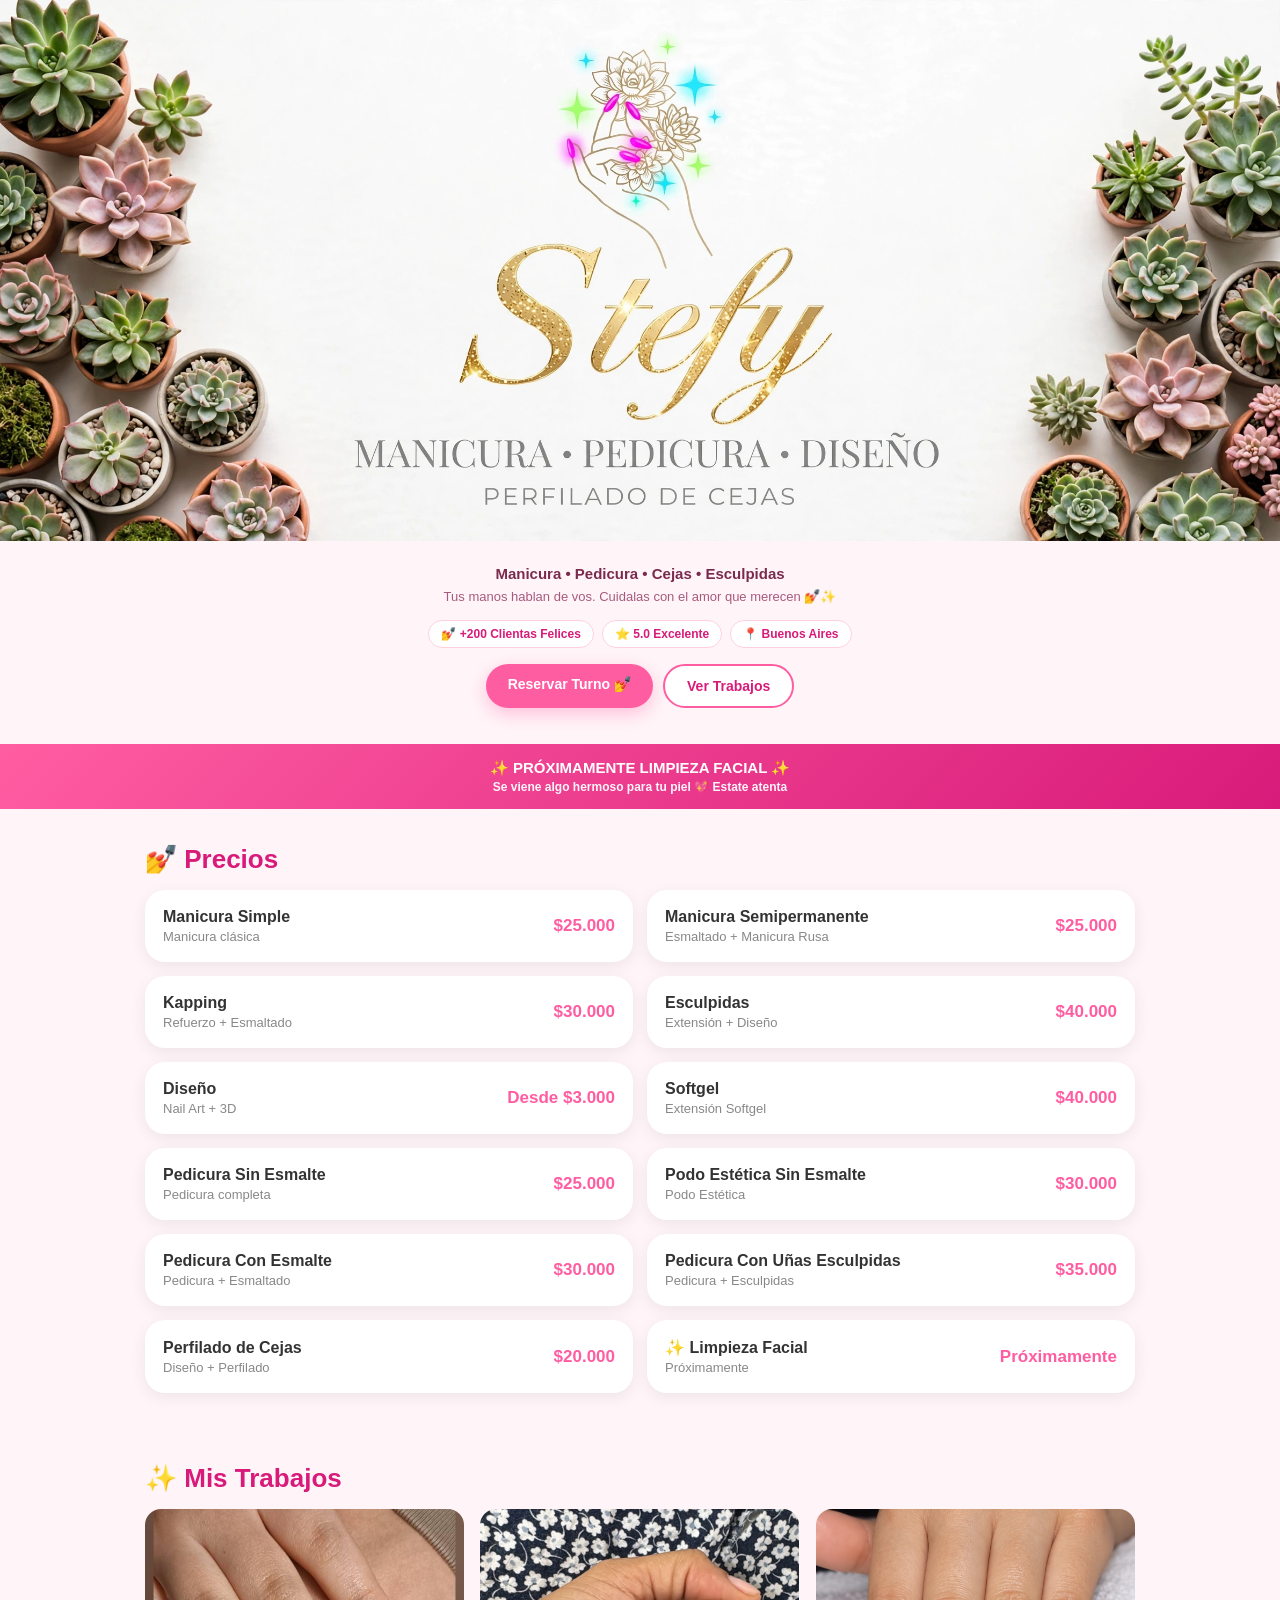
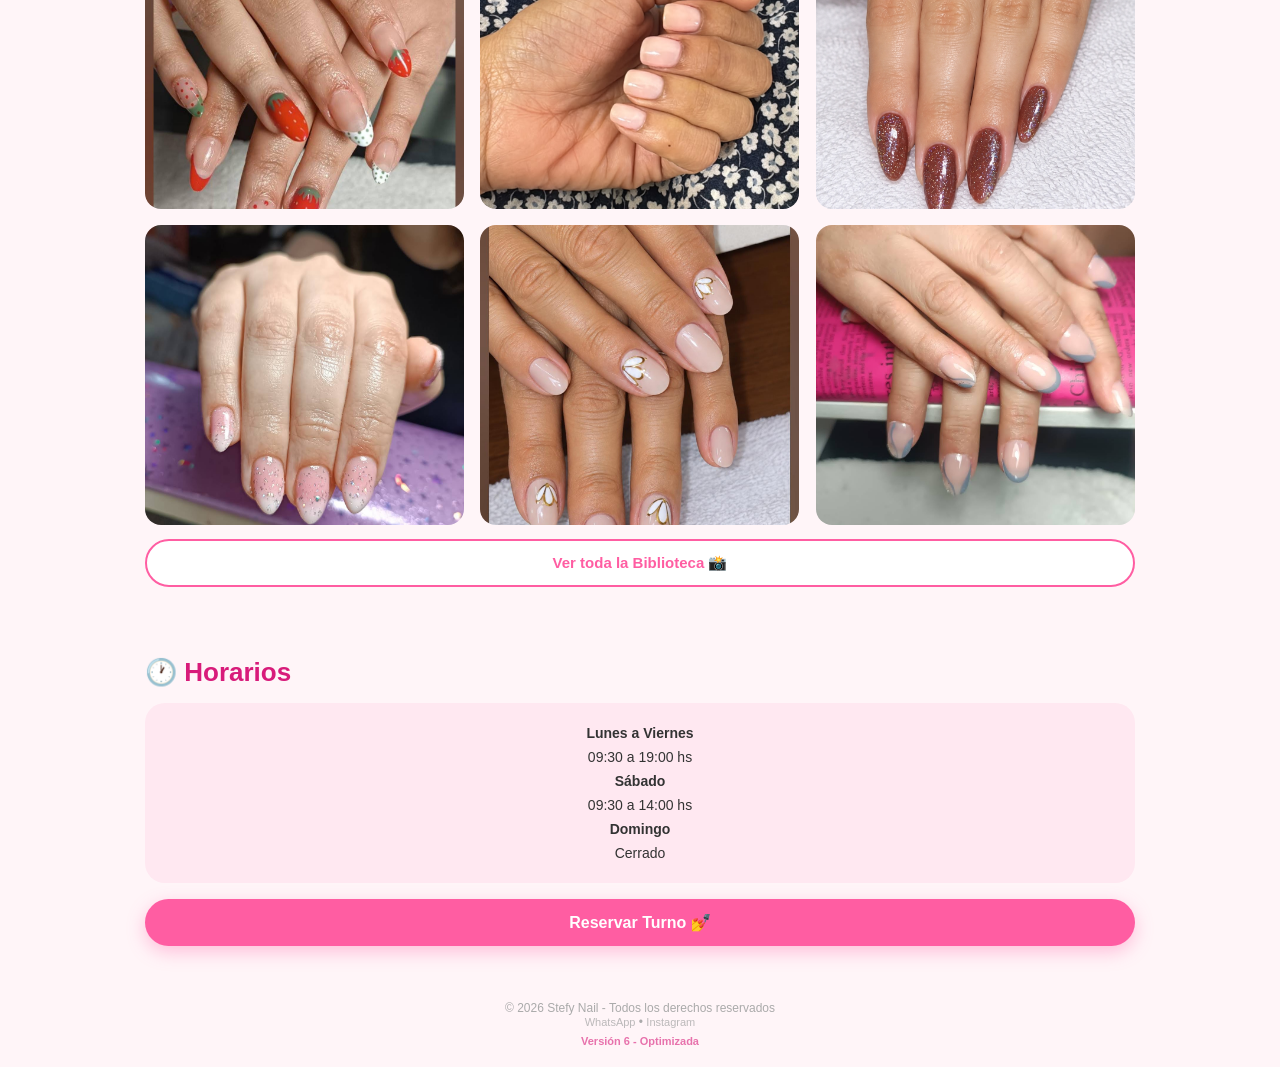
==== commit 53331d90: "Add files via upload" ====
--- a/index.html
+++ b/index.html
@@ -145,9 +145,9 @@
   <h2>🕐 Horarios</h2>
   <div class="horario">
     <p><b>Lunes a Viernes</b></p>
-    <p>09:00 a 20:00 hs</p>
+    <p>09:30 a 19:00 hs</p>
     <p><b>Sábado</b></p>
-    <p>10:00 a 18:00 hs</p>
+    <p>09:30 a 14:00 hs</p>
     <p><b>Domingo</b></p>
     <p>Cerrado</p>
   </div>
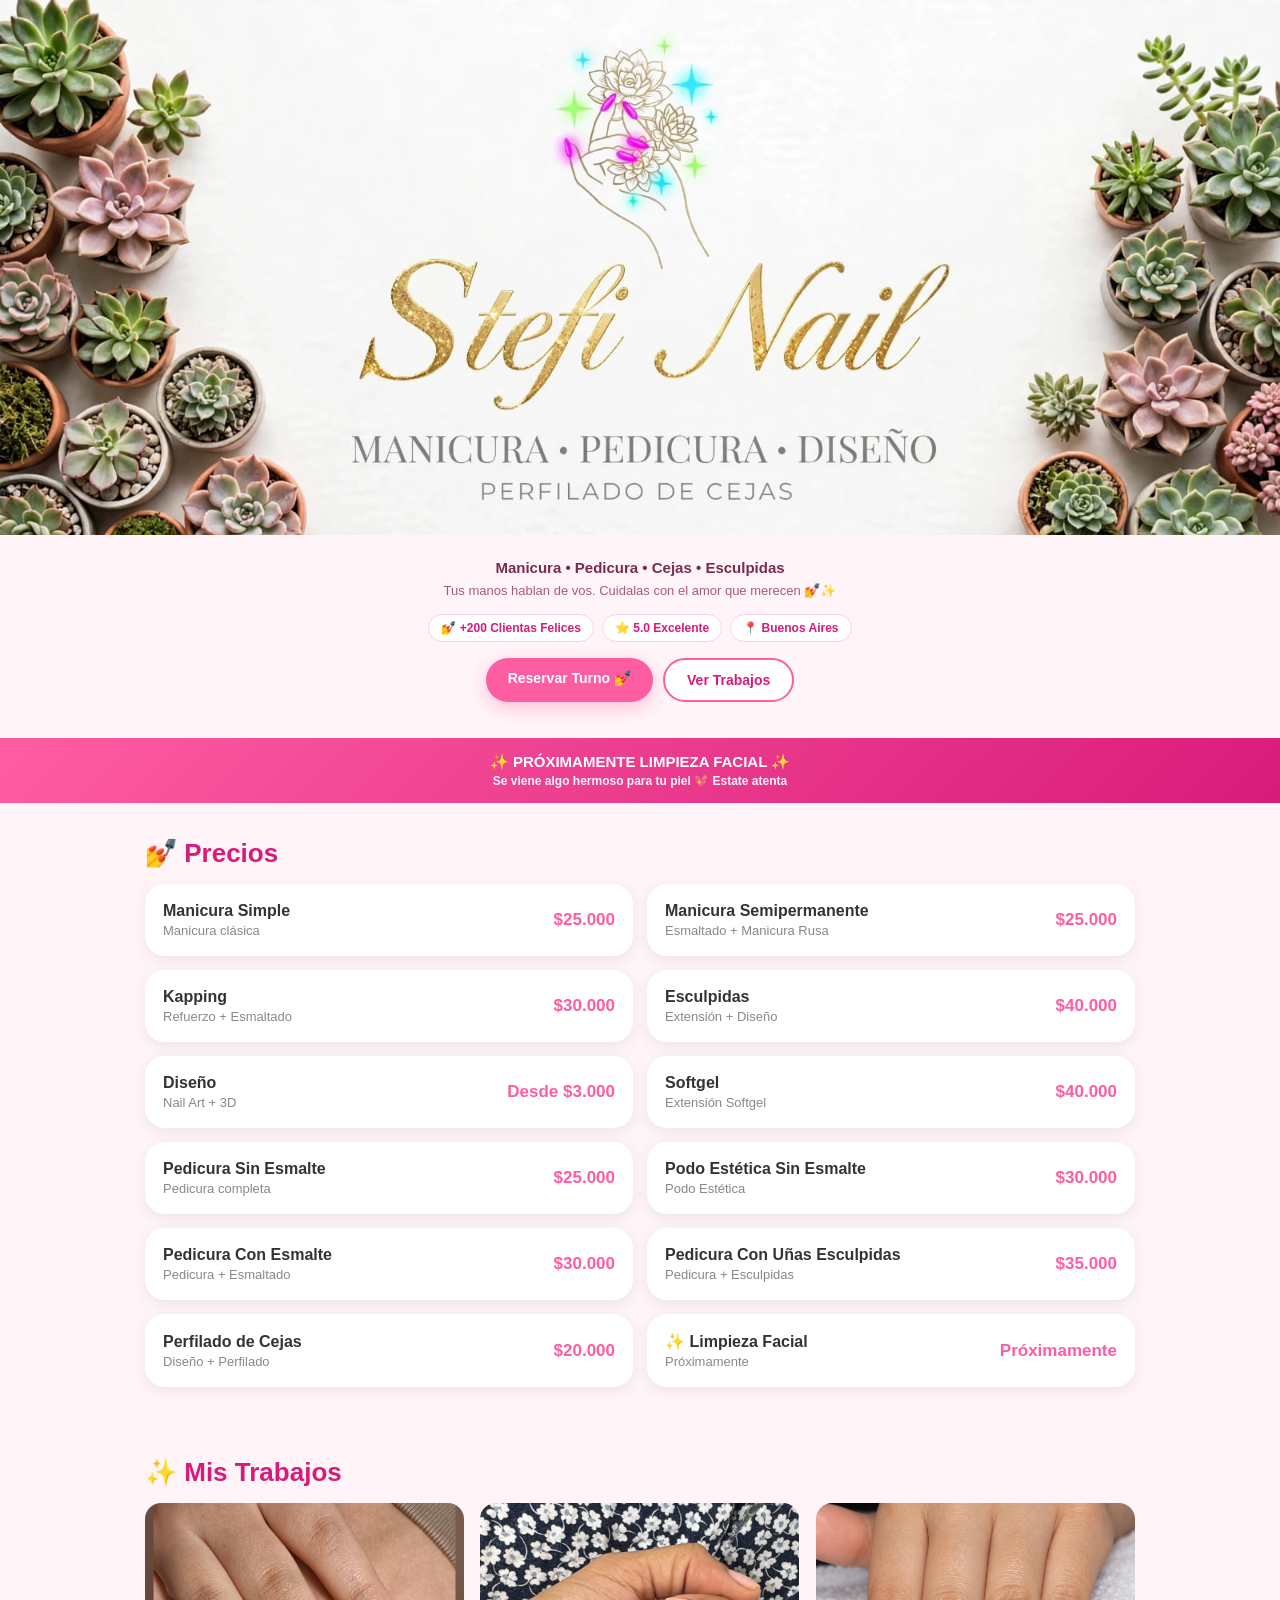
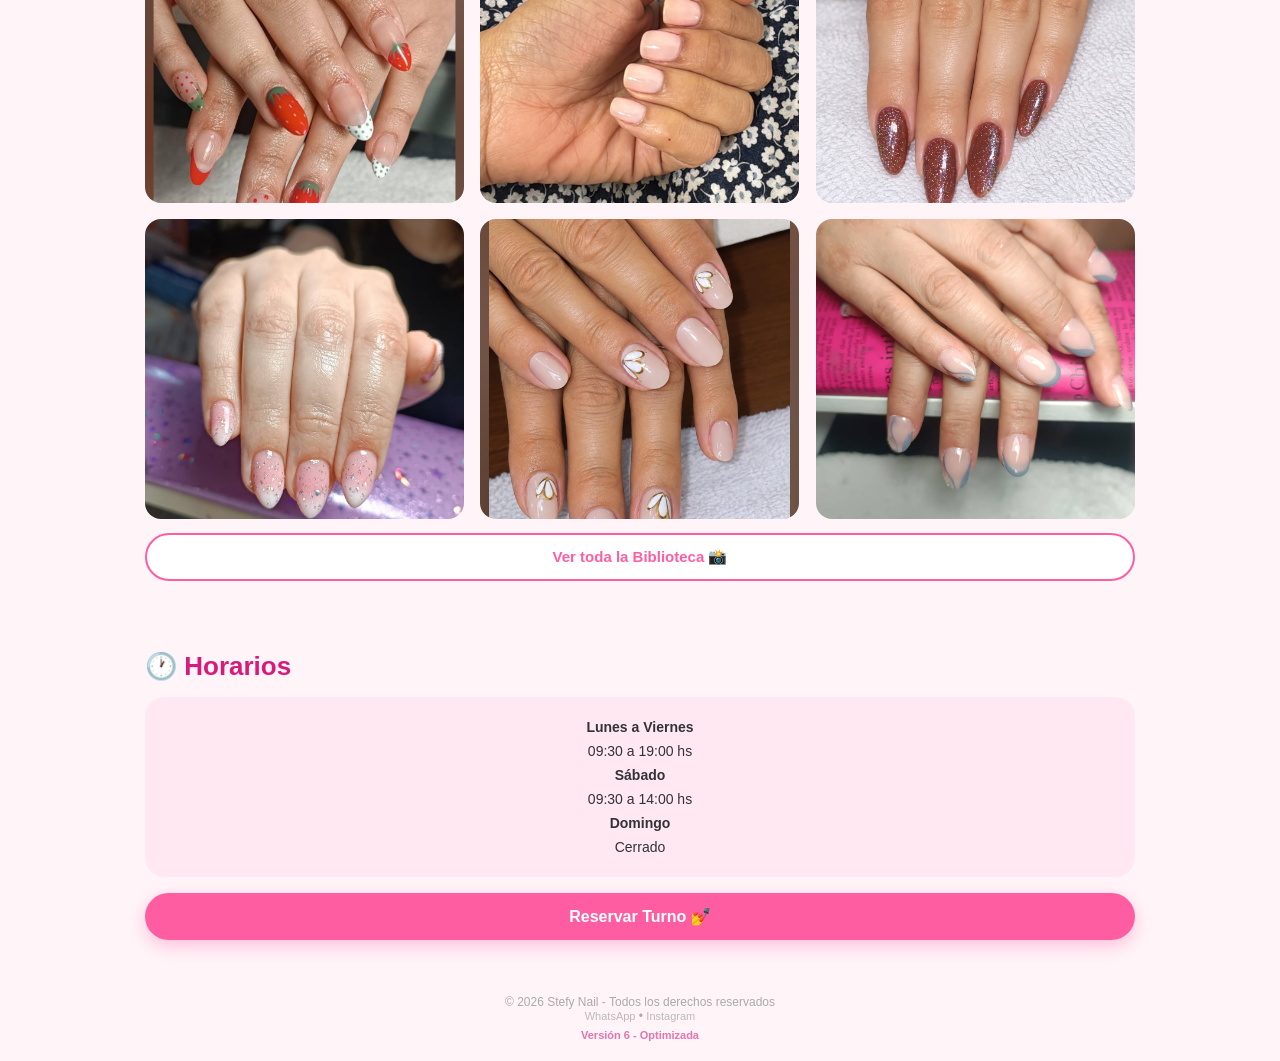
==== commit 09ad78ca: "Restore index.html with original content" ====
--- a/index.html
+++ b/index.html
@@ -1,10 +1,19 @@
 <!DOCTYPE html>
 <html lang="es">
 <head>
+<!-- Google Analytics -->
+<script async src="https://www.googletagmanager.com/gtag/js?id=G-XZPGK7845W"></script>
+<script>
+  window.dataLayer = window.dataLayer || [];
+  function gtag(){dataLayer.push(arguments);}
+  gtag('js', new Date());
+  gtag('config', 'G-XZPGK7845W');
+</script>
 <meta charset="UTF-8">
 <meta name="viewport" content="width=device-width, initial-scale=1.0">
 <title>STEFY NAIL - Manicura</title>
 <meta name="description" content="Manicura, Pedicura, Cejas y Esculpidas. Reservá tu turno en 1 minuto por WhatsApp.">
+<link rel="icon" href="logo.png">
 <link rel="manifest" href="manifest.json">
 <meta name="theme-color" content="#ff5da2">
 
@@ -179,4 +188,4 @@
 
 <script src="script.js" defer></script>
 </body>
-</html>+</html>
